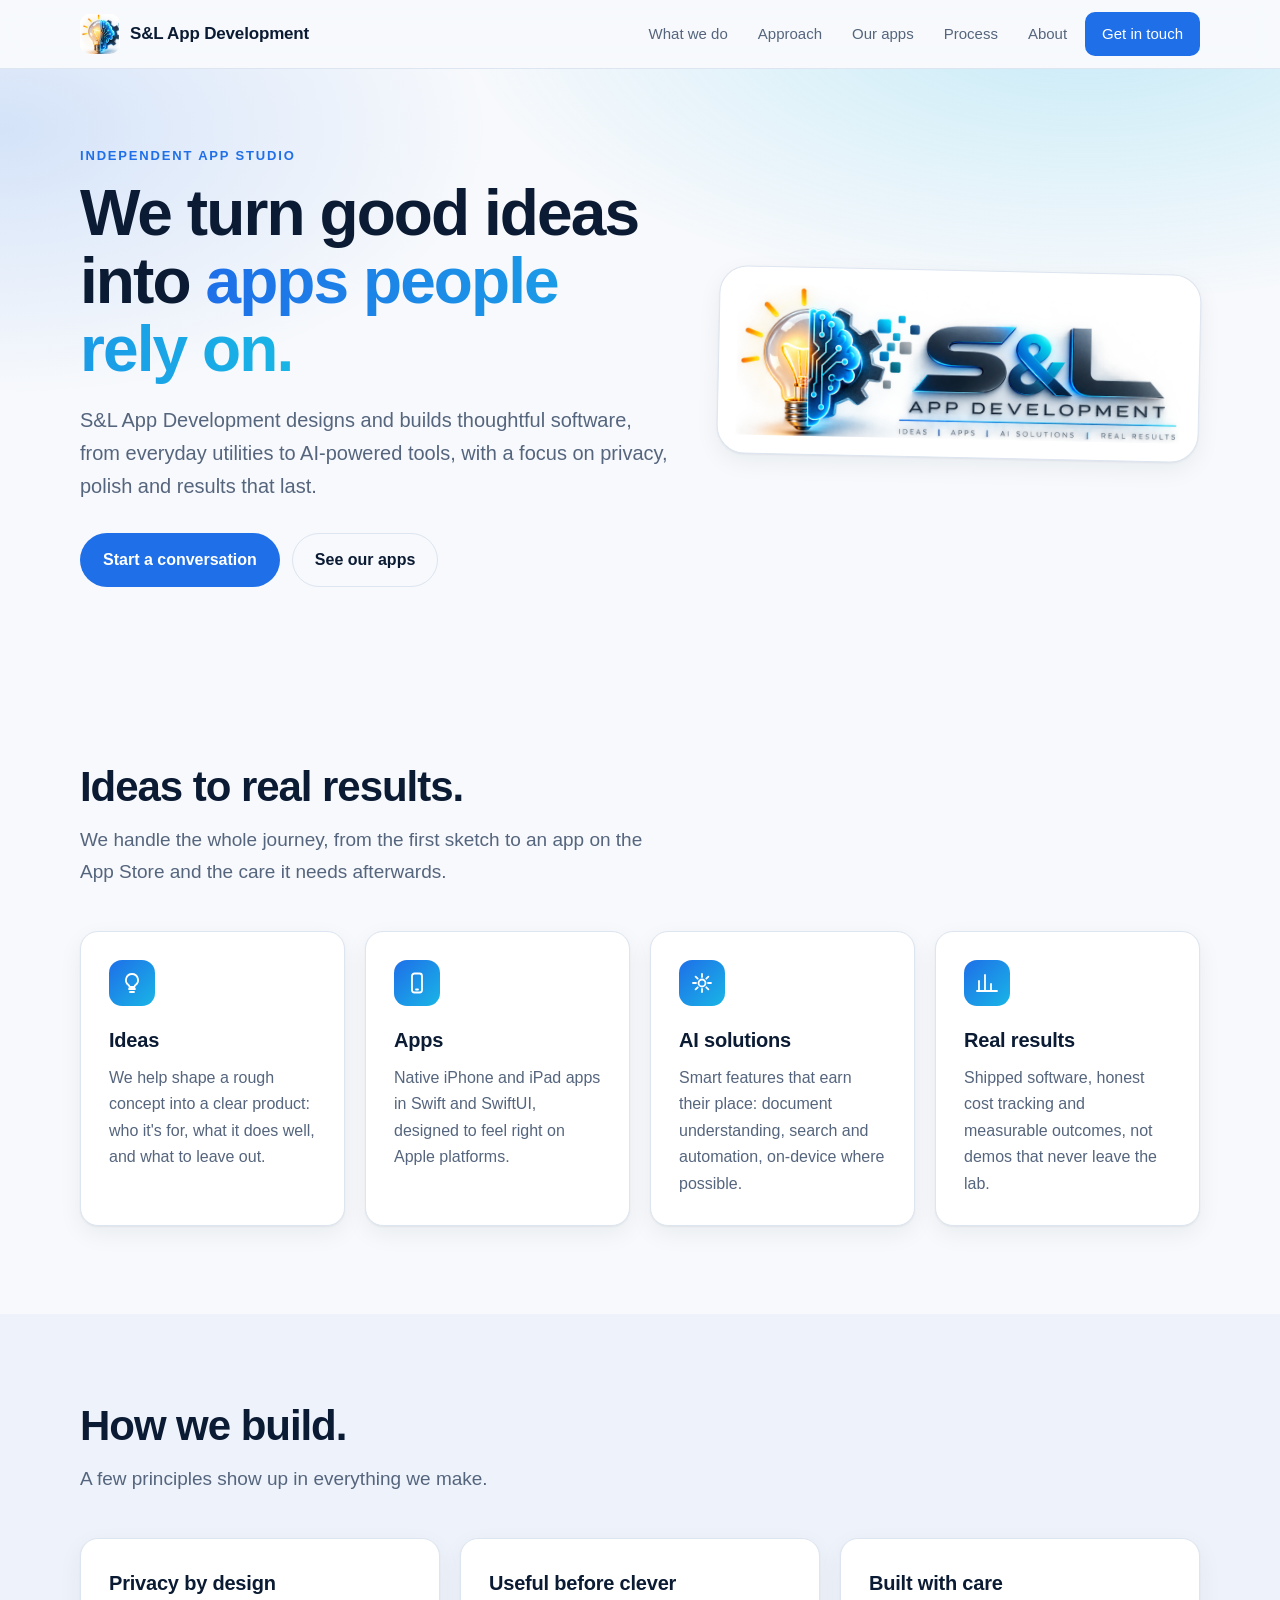
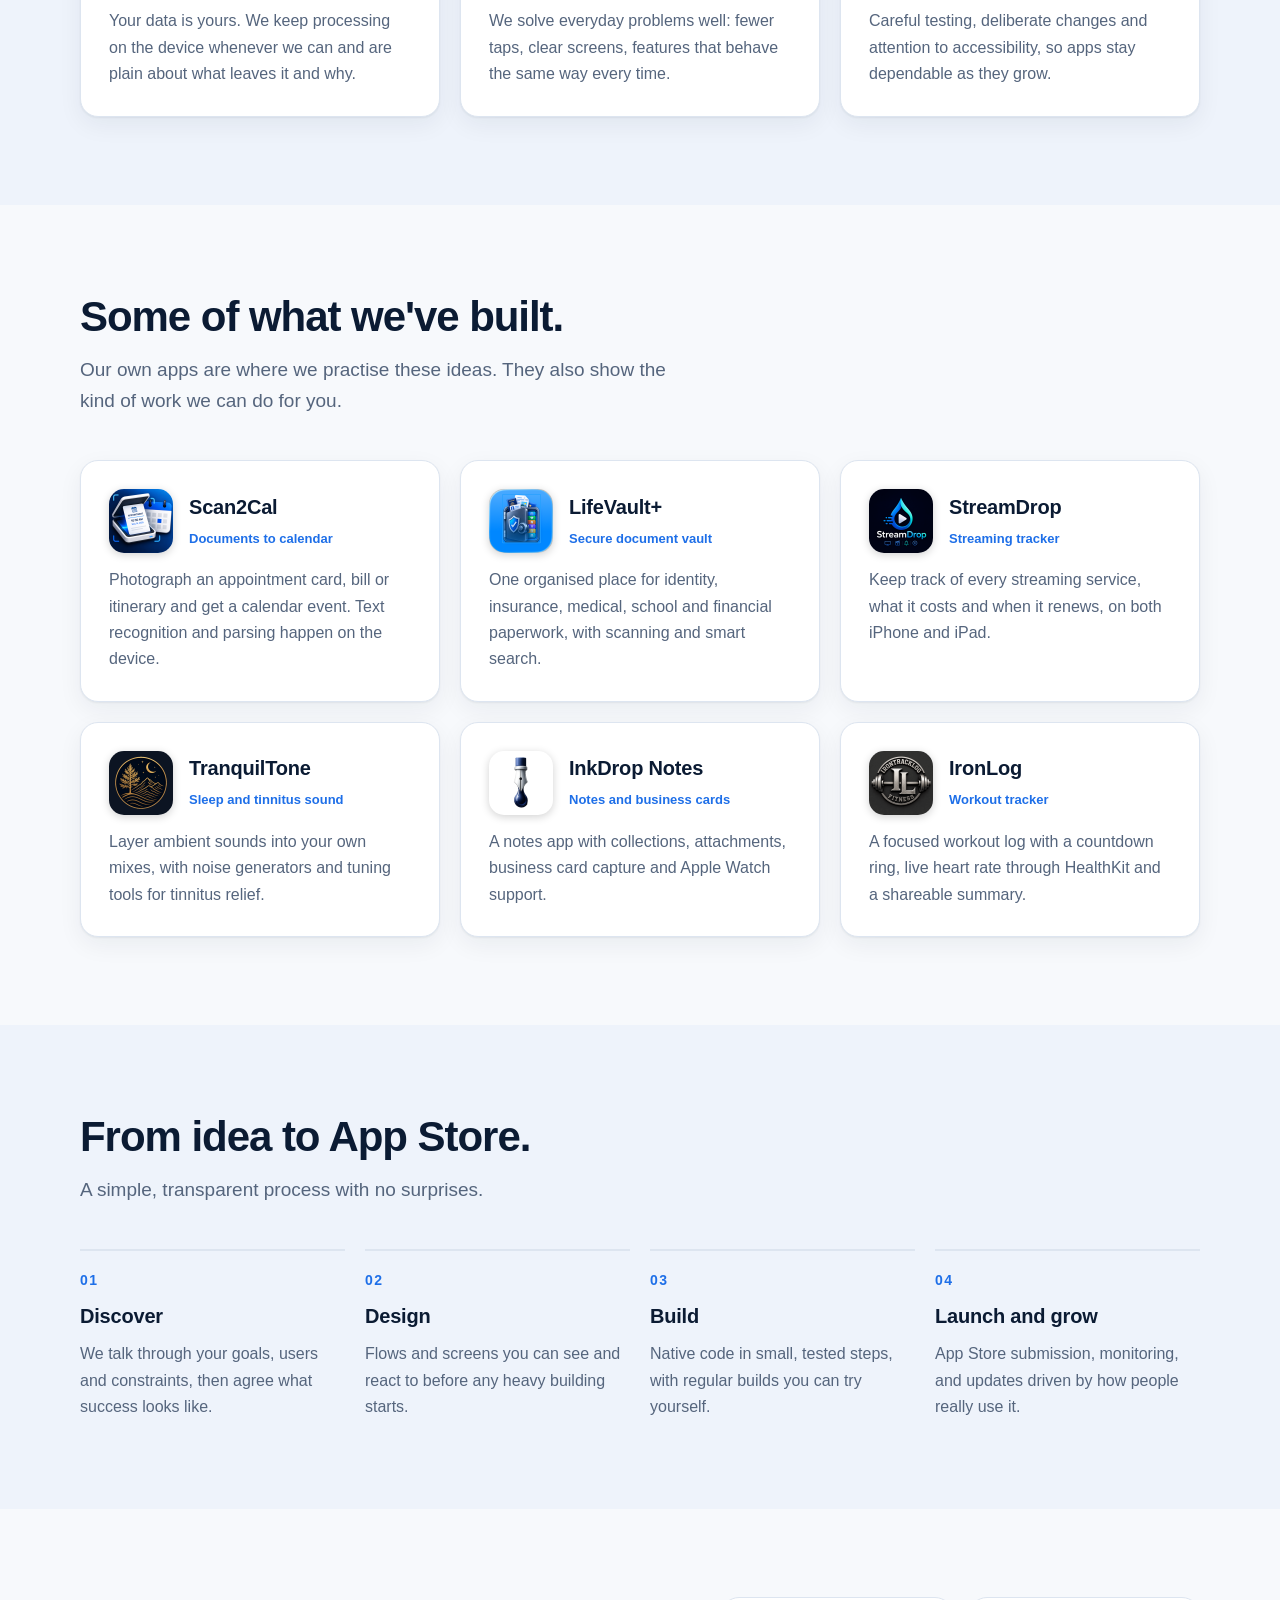
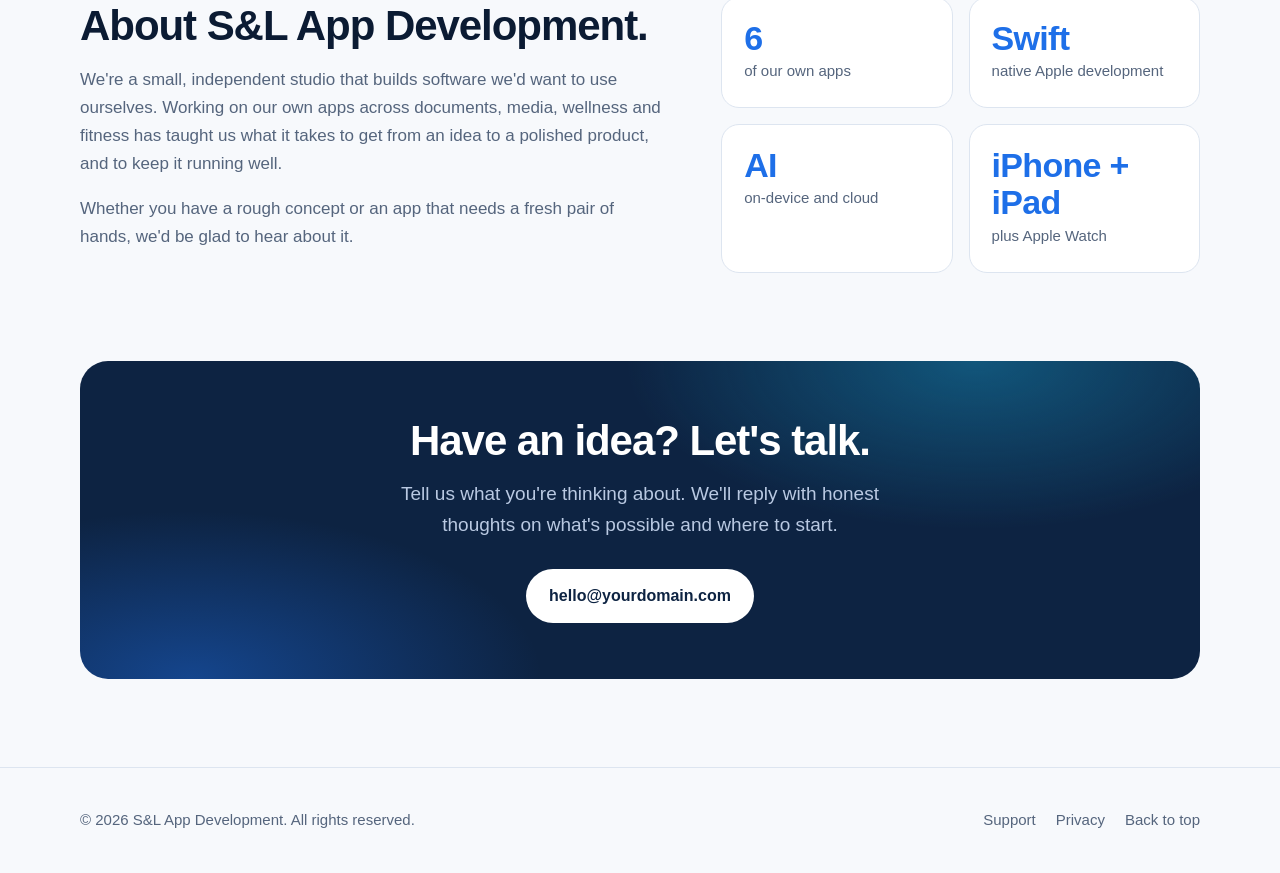
==== index.html @ 6a9913ff "Initial S&L App Development website Co-Authored-By: Claude Sonnet 5.5 <noreply@anthropic.com>" ====
<!doctype html>
<html lang="en">
<head>
  <meta charset="utf-8">
  <meta name="viewport" content="width=device-width, initial-scale=1">
  <title>S&amp;L App Development | Ideas, Apps, AI Solutions, Real Results</title>
  <meta name="description" content="S&amp;L App Development designs and builds thoughtful, privacy-minded apps and AI-powered tools for iPhone, iPad and beyond.">
  <meta name="theme-color" content="#1e6fe8">
  <link rel="icon" type="image/png" href="assets/favicon.png">
  <link rel="apple-touch-icon" href="assets/favicon.png">
  <meta property="og:title" content="S&amp;L App Development">
  <meta property="og:description" content="Ideas, apps, AI solutions, real results.">
  <meta property="og:type" content="website">
  <meta property="og:image" content="assets/logo.png">
  <link rel="stylesheet" href="styles.css">
</head>
<body>
  <a class="skip" href="#main">Skip to content</a>

  <header class="site-header">
    <div class="wrap nav">
      <a class="brand" href="#top" aria-label="S&amp;L App Development home">
        <img src="assets/favicon.png" alt="" width="40" height="40">
        <span>S&amp;L App Development</span>
      </a>
      <button class="menu-btn" aria-label="Menu" aria-expanded="false" aria-controls="nav-list">
        <svg width="20" height="20" viewBox="0 0 24 24" fill="none" stroke="currentColor" stroke-width="2" stroke-linecap="round"><path d="M4 7h16M4 12h16M4 17h16"/></svg>
      </button>
      <ul id="nav-list">
        <li><a href="#what-we-do">What we do</a></li>
        <li><a href="#approach">Approach</a></li>
        <li><a href="#apps">Our apps</a></li>
        <li><a href="#process">Process</a></li>
        <li><a href="#about">About</a></li>
        <li><a class="btn" href="#contact">Get in touch</a></li>
      </ul>
    </div>
  </header>

  <main id="main">
    <section class="hero" id="top">
      <div class="wrap hero-grid">
        <div>
          <span class="eyebrow">Independent app studio</span>
          <h1>We turn good ideas into <em>apps people rely on.</em></h1>
          <p class="lead">S&amp;L App Development designs and builds thoughtful software, from everyday utilities to AI-powered tools, with a focus on privacy, polish and results that last.</p>
          <div class="cta">
            <a class="btn" href="#contact">Start a conversation</a>
            <a class="btn ghost" href="#apps">See our apps</a>
          </div>
        </div>
        <div class="plate">
          <img src="assets/logo.png" alt="S&amp;L App Development logo: a lightbulb merging with a circuit brain and gear. Ideas, apps, AI solutions, real results." width="1000" height="337">
        </div>
      </div>
    </section>

    <section id="what-we-do">
      <div class="wrap">
        <div class="sec-head reveal">
          <h2>Ideas to real results.</h2>
          <p>We handle the whole journey, from the first sketch to an app on the App Store and the care it needs afterwards.</p>
        </div>
        <div class="grid g4">
          <article class="card reveal">
            <div class="icon" aria-hidden="true"><svg viewBox="0 0 24 24"><path d="M9 18h6M10 21h4M12 3a6 6 0 0 0-3.5 10.9c.6.5 1 1.2 1 2.1h5c0-.9.4-1.6 1-2.1A6 6 0 0 0 12 3z"/></svg></div>
            <h3>Ideas</h3>
            <p>We help shape a rough concept into a clear product: who it's for, what it does well, and what to leave out.</p>
          </article>
          <article class="card reveal">
            <div class="icon" aria-hidden="true"><svg viewBox="0 0 24 24"><rect x="7" y="2.5" width="10" height="19" rx="2.5"/><path d="M11 18.5h2"/></svg></div>
            <h3>Apps</h3>
            <p>Native iPhone and iPad apps in Swift and SwiftUI, designed to feel right on Apple platforms.</p>
          </article>
          <article class="card reveal">
            <div class="icon" aria-hidden="true"><svg viewBox="0 0 24 24"><path d="M12 3v3M12 18v3M3 12h3M18 12h3M5.6 5.6l2.1 2.1M16.3 16.3l2.1 2.1M18.4 5.6l-2.1 2.1M7.7 16.3l-2.1 2.1"/><circle cx="12" cy="12" r="3.5"/></svg></div>
            <h3>AI solutions</h3>
            <p>Smart features that earn their place: document understanding, search and automation, on-device where possible.</p>
          </article>
          <article class="card reveal">
            <div class="icon" aria-hidden="true"><svg viewBox="0 0 24 24"><path d="M4 20V10M10 20V4M16 20v-7M22 20H2"/></svg></div>
            <h3>Real results</h3>
            <p>Shipped software, honest cost tracking and measurable outcomes, not demos that never leave the lab.</p>
          </article>
        </div>
      </div>
    </section>

    <section class="alt" id="approach">
      <div class="wrap">
        <div class="sec-head reveal">
          <h2>How we build.</h2>
          <p>A few principles show up in everything we make.</p>
        </div>
        <div class="grid g3">
          <article class="card reveal">
            <h3>Privacy by design</h3>
            <p>Your data is yours. We keep processing on the device whenever we can and are plain about what leaves it and why.</p>
          </article>
          <article class="card reveal">
            <h3>Useful before clever</h3>
            <p>We solve everyday problems well: fewer taps, clear screens, features that behave the same way every time.</p>
          </article>
          <article class="card reveal">
            <h3>Built with care</h3>
            <p>Careful testing, deliberate changes and attention to accessibility, so apps stay dependable as they grow.</p>
          </article>
        </div>
      </div>
    </section>

    <section id="apps">
      <div class="wrap">
        <div class="sec-head reveal">
          <h2>Some of what we've built.</h2>
          <p>Our own apps are where we practise these ideas. They also show the kind of work we can do for you.</p>
        </div>
        <div class="grid g3">
          <article class="card app reveal">
            <div class="app-top"><img src="assets/apps/scan2cal.png" alt="" width="64" height="64"><div><h3>Scan2Cal</h3><span class="tag">Documents to calendar</span></div></div>
            <p>Photograph an appointment card, bill or itinerary and get a calendar event. Text recognition and parsing happen on the device.</p>
          </article>
          <article class="card app reveal">
            <div class="app-top"><img src="assets/apps/lifevault.png" alt="" width="64" height="64"><div><h3>LifeVault+</h3><span class="tag">Secure document vault</span></div></div>
            <p>One organised place for identity, insurance, medical, school and financial paperwork, with scanning and smart search.</p>
          </article>
          <article class="card app reveal">
            <div class="app-top"><img src="assets/apps/streamdrop.png" alt="" width="64" height="64"><div><h3>StreamDrop</h3><span class="tag">Streaming tracker</span></div></div>
            <p>Keep track of every streaming service, what it costs and when it renews, on both iPhone and iPad.</p>
          </article>
          <article class="card app reveal">
            <div class="app-top"><img src="assets/apps/tranquiltone.png" alt="" width="64" height="64"><div><h3>TranquilTone</h3><span class="tag">Sleep and tinnitus sound</span></div></div>
            <p>Layer ambient sounds into your own mixes, with noise generators and tuning tools for tinnitus relief.</p>
          </article>
          <article class="card app reveal">
            <div class="app-top"><img src="assets/apps/inkdrop.png" alt="" width="64" height="64"><div><h3>InkDrop Notes</h3><span class="tag">Notes and business cards</span></div></div>
            <p>A notes app with collections, attachments, business card capture and Apple Watch support.</p>
          </article>
          <article class="card app reveal">
            <div class="app-top"><img src="assets/apps/ironlog.png" alt="" width="64" height="64"><div><h3>IronLog</h3><span class="tag">Workout tracker</span></div></div>
            <p>A focused workout log with a countdown ring, live heart rate through HealthKit and a shareable summary.</p>
          </article>
        </div>
      </div>
    </section>

    <section class="alt" id="process">
      <div class="wrap">
        <div class="sec-head reveal">
          <h2>From idea to App Store.</h2>
          <p>A simple, transparent process with no surprises.</p>
        </div>
        <div class="steps">
          <div class="step reveal"><h3>Discover</h3><p>We talk through your goals, users and constraints, then agree what success looks like.</p></div>
          <div class="step reveal"><h3>Design</h3><p>Flows and screens you can see and react to before any heavy building starts.</p></div>
          <div class="step reveal"><h3>Build</h3><p>Native code in small, tested steps, with regular builds you can try yourself.</p></div>
          <div class="step reveal"><h3>Launch and grow</h3><p>App Store submission, monitoring, and updates driven by how people really use it.</p></div>
        </div>
      </div>
    </section>

    <section id="about">
      <div class="wrap about">
        <div class="reveal">
          <h2>About S&amp;L App Development.</h2>
          <p>We're a small, independent studio that builds software we'd want to use ourselves. Working on our own apps across documents, media, wellness and fitness has taught us what it takes to get from an idea to a polished product, and to keep it running well.</p>
          <p>Whether you have a rough concept or an app that needs a fresh pair of hands, we'd be glad to hear about it.</p>
        </div>
        <div class="stats reveal">
          <div class="stat"><b>6</b><span>of our own apps</span></div>
          <div class="stat"><b>Swift</b><span>native Apple development</span></div>
          <div class="stat"><b>AI</b><span>on-device and cloud</span></div>
          <div class="stat"><b>iPhone + iPad</b><span>plus Apple Watch</span></div>
        </div>
      </div>
    </section>

    <section id="contact" style="padding-top:0">
      <div class="wrap">
        <div class="contact-band reveal">
          <h2>Have an idea? Let's talk.</h2>
          <p>Tell us what you're thinking about. We'll reply with honest thoughts on what's possible and where to start.</p>
          <!-- TODO: replace with your real company email address -->
          <a class="btn" href="mailto:hello@yourdomain.com">hello@yourdomain.com</a>
        </div>
      </div>
    </section>
  </main>

  <footer class="site-footer">
    <div class="wrap foot">
      <span>&copy; <span id="year">2026</span> S&amp;L App Development. All rights reserved.</span>
      <ul>
        <li><a href="support.html">Support</a></li>
        <li><a href="privacy.html">Privacy</a></li>
        <li><a href="#top">Back to top</a></li>
      </ul>
    </div>
  </footer>

  <script src="script.js"></script>
</body>
</html>
---- styles.css ----
:root {
  --bg: #f7f9fc;
  --surface: #ffffff;
  --surface-2: #eef3fb;
  --text: #0b1b33;
  --muted: #55657d;
  --line: #dde5f0;
  --accent: #1e6fe8;
  --accent-2: #19b5e6;
  --accent-ink: #ffffff;
  --navy: #0d2342;
  --radius: 18px;
  --shadow: 0 1px 2px rgba(11, 27, 51, .06), 0 8px 24px rgba(11, 27, 51, .06);
  --max: 1120px;
  color-scheme: light;
}

@media (prefers-color-scheme: dark) {
  :root {
    --bg: #07111f;
    --surface: #0e1c31;
    --surface-2: #11243d;
    --text: #e8eef8;
    --muted: #9db0c9;
    --line: #1b2f4b;
    --accent: #4d94ff;
    --accent-2: #36c8f2;
    --accent-ink: #05101f;
    --shadow: 0 1px 2px rgba(0, 0, 0, .4), 0 8px 24px rgba(0, 0, 0, .35);
    color-scheme: dark;
  }
}

* { box-sizing: border-box; }
html { scroll-behavior: smooth; }
body {
  margin: 0;
  background: var(--bg);
  color: var(--text);
  font: 17px/1.65 -apple-system, BlinkMacSystemFont, "SF Pro Text", "Segoe UI", Inter, Roboto, Helvetica, Arial, sans-serif;
  -webkit-font-smoothing: antialiased;
}
img { max-width: 100%; display: block; }
a { color: var(--accent); text-decoration: none; }
a:hover { text-decoration: underline; }
.wrap { width: min(var(--max), 100% - 40px); margin-inline: auto; }
.skip { position: absolute; left: -999px; }
.skip:focus { left: 12px; top: 12px; background: var(--surface); padding: 8px 12px; border-radius: 8px; z-index: 99; }
:focus-visible { outline: 3px solid var(--accent); outline-offset: 3px; border-radius: 6px; }

/* Header */
.site-header {
  position: sticky; top: 0; z-index: 50;
  background: color-mix(in srgb, var(--bg) 85%, transparent);
  backdrop-filter: saturate(160%) blur(14px);
  -webkit-backdrop-filter: saturate(160%) blur(14px);
  border-bottom: 1px solid var(--line);
}
.nav { display: flex; align-items: center; justify-content: space-between; height: 68px; gap: 16px; }
.brand { display: flex; align-items: center; gap: 10px; color: var(--text); font-weight: 700; letter-spacing: -.01em; }
.brand:hover { text-decoration: none; }
.brand img { width: 40px; height: 40px; object-fit: cover; object-position: left; border-radius: 10px; background: #fff; }
.nav ul { display: flex; gap: 6px; list-style: none; margin: 0; padding: 0; align-items: center; }
.nav ul a { color: var(--muted); padding: 8px 12px; border-radius: 10px; font-size: 15px; font-weight: 500; }
.nav ul a:hover { color: var(--text); background: var(--surface-2); text-decoration: none; }
.nav .btn { padding: 9px 16px; font-size: 15px; }
.menu-btn { display: none; background: none; border: 1px solid var(--line); border-radius: 10px; width: 42px; height: 42px; color: var(--text); cursor: pointer; }

/* Buttons */
.btn {
  display: inline-flex; align-items: center; justify-content: center; gap: 8px;
  padding: 13px 22px; border-radius: 999px; font-weight: 600; font-size: 16px;
  background: var(--accent); color: var(--accent-ink); border: 1px solid transparent;
  transition: transform .15s ease, filter .15s ease;
}
.btn:hover { text-decoration: none; filter: brightness(1.08); transform: translateY(-1px); }
.btn.ghost { background: transparent; color: var(--text); border-color: var(--line); }
.btn.ghost:hover { background: var(--surface-2); filter: none; }
.nav ul .btn { color: var(--accent-ink); }
.nav ul .btn:hover { background: var(--accent); color: var(--accent-ink); }

/* Hero */
.hero {
  position: relative; overflow: hidden;
  padding: 72px 0 88px;
  background:
    radial-gradient(900px 420px at 85% -10%, color-mix(in srgb, var(--accent-2) 22%, transparent), transparent 70%),
    radial-gradient(700px 380px at 0% 10%, color-mix(in srgb, var(--accent) 16%, transparent), transparent 70%);
}
.hero-grid { display: grid; grid-template-columns: 1.1fr .9fr; gap: 48px; align-items: center; }
.eyebrow { display: inline-block; font-size: 13px; font-weight: 700; letter-spacing: .14em; text-transform: uppercase; color: var(--accent); margin-bottom: 14px; }
h1 { font-size: clamp(38px, 5.4vw, 64px); line-height: 1.06; letter-spacing: -.03em; margin: 0 0 20px; }
h1 em { font-style: normal; background: linear-gradient(90deg, var(--accent), var(--accent-2)); -webkit-background-clip: text; background-clip: text; color: transparent; }
.lead { font-size: 20px; color: var(--muted); max-width: 56ch; margin: 0 0 30px; }
.cta { display: flex; flex-wrap: wrap; gap: 12px; }
.plate {
  background: #fff; border-radius: 28px; padding: 18px;
  box-shadow: var(--shadow); border: 1px solid var(--line);
}
.hero .plate { transform: rotate(1.2deg); }
.plate img { width: 100%; height: auto; }

/* Sections */
section { padding: 88px 0; }
section.alt { background: var(--surface-2); }
.sec-head { max-width: 62ch; margin-bottom: 44px; }
h2 { font-size: clamp(30px, 3.6vw, 42px); line-height: 1.12; letter-spacing: -.025em; margin: 0 0 14px; }
.sec-head p { color: var(--muted); font-size: 19px; margin: 0; }
h3 { font-size: 20px; letter-spacing: -.01em; margin: 0 0 8px; }

.grid { display: grid; gap: 20px; }
.g4 { grid-template-columns: repeat(4, 1fr); }
.g3 { grid-template-columns: repeat(3, 1fr); }
.g2 { grid-template-columns: repeat(2, 1fr); }
.card {
  background: var(--surface); border: 1px solid var(--line); border-radius: var(--radius);
  padding: 28px; box-shadow: var(--shadow);
}
.card p { margin: 0; color: var(--muted); font-size: 16px; }
.icon {
  width: 46px; height: 46px; border-radius: 13px; display: grid; place-items: center; margin-bottom: 18px;
  background: linear-gradient(135deg, var(--accent), var(--accent-2)); color: #fff;
}
.icon svg { width: 24px; height: 24px; stroke: currentColor; fill: none; stroke-width: 1.8; stroke-linecap: round; stroke-linejoin: round; }

/* Apps */
.app { display: flex; flex-direction: column; gap: 14px; }
.app-top { display: flex; align-items: center; gap: 16px; }
.app-top img { width: 64px; height: 64px; border-radius: 15px; box-shadow: 0 2px 8px rgba(0, 0, 0, .18); }
.app-top h3 { margin: 0; }
.tag { font-size: 13px; color: var(--accent); font-weight: 600; }
.apps-note { margin-top: 28px; color: var(--muted); font-size: 15px; }

/* Process */
.steps { counter-reset: s; display: grid; grid-template-columns: repeat(4, 1fr); gap: 20px; }
.step { position: relative; padding-top: 18px; border-top: 2px solid var(--line); }
.step::before {
  counter-increment: s; content: "0" counter(s);
  display: block; font-weight: 700; color: var(--accent); font-size: 14px; letter-spacing: .1em; margin-bottom: 8px;
}
.step p { margin: 0; color: var(--muted); font-size: 16px; }

/* About / CTA */
.about { display: grid; grid-template-columns: 1.1fr .9fr; gap: 56px; align-items: center; }
.about p { color: var(--muted); }
.stats { display: grid; grid-template-columns: repeat(2, 1fr); gap: 16px; }
.stat { background: var(--surface); border: 1px solid var(--line); border-radius: var(--radius); padding: 22px; }
.stat b { display: block; font-size: 34px; letter-spacing: -.02em; color: var(--accent); line-height: 1.1; }
.stat span { color: var(--muted); font-size: 15px; }

.contact-band {
  background: var(--navy); color: #fff; border-radius: 28px; padding: 56px; text-align: center;
  background-image: radial-gradient(500px 240px at 80% 0%, rgba(25, 181, 230, .35), transparent 70%), radial-gradient(500px 240px at 10% 100%, rgba(30, 111, 232, .45), transparent 70%);
}
.contact-band h2 { color: #fff; }
.contact-band p { color: #b9c9e2; max-width: 52ch; margin: 0 auto 28px; font-size: 19px; }
.contact-band .btn { background: #fff; color: var(--navy); }

/* Footer */
.site-footer { border-top: 1px solid var(--line); padding: 40px 0; color: var(--muted); font-size: 15px; }
.foot { display: flex; flex-wrap: wrap; gap: 16px 32px; justify-content: space-between; align-items: center; }
.foot ul { display: flex; gap: 20px; list-style: none; padding: 0; margin: 0; }
.foot a { color: var(--muted); }
.foot a:hover { color: var(--text); }

/* Inner pages */
.page { padding: 64px 0 88px; max-width: 760px; }
.page h1 { font-size: clamp(32px, 4vw, 46px); }
.page h2 { font-size: 24px; margin-top: 36px; }
.page p, .page li { color: var(--muted); }
.page .note { background: var(--surface-2); border: 1px solid var(--line); border-radius: 14px; padding: 16px 20px; color: var(--text); }

/* Reveal animation */
.reveal { opacity: 0; transform: translateY(14px); transition: opacity .6s ease, transform .6s ease; }
.reveal.in { opacity: 1; transform: none; }
@media (prefers-reduced-motion: reduce) {
  html { scroll-behavior: auto; }
  .reveal { opacity: 1; transform: none; transition: none; }
  .btn { transition: none; }
}

/* Responsive */
@media (max-width: 960px) {
  .hero-grid, .about { grid-template-columns: 1fr; }
  .hero .plate { transform: none; max-width: 560px; }
  .g4, .steps { grid-template-columns: repeat(2, 1fr); }
  .g3 { grid-template-columns: repeat(2, 1fr); }
}
@media (max-width: 720px) {
  section { padding: 64px 0; }
  .hero { padding: 48px 0 64px; }
  .menu-btn { display: grid; place-items: center; }
  .nav ul {
    display: none; position: absolute; left: 0; right: 0; top: 68px;
    flex-direction: column; align-items: stretch; gap: 4px; padding: 14px 20px 20px;
    background: var(--bg); border-bottom: 1px solid var(--line);
  }
  .nav ul.open { display: flex; }
  .nav ul a { padding: 12px; }
  .g4, .g3, .g2, .steps { grid-template-columns: 1fr; }
  .contact-band { padding: 40px 22px; }
}
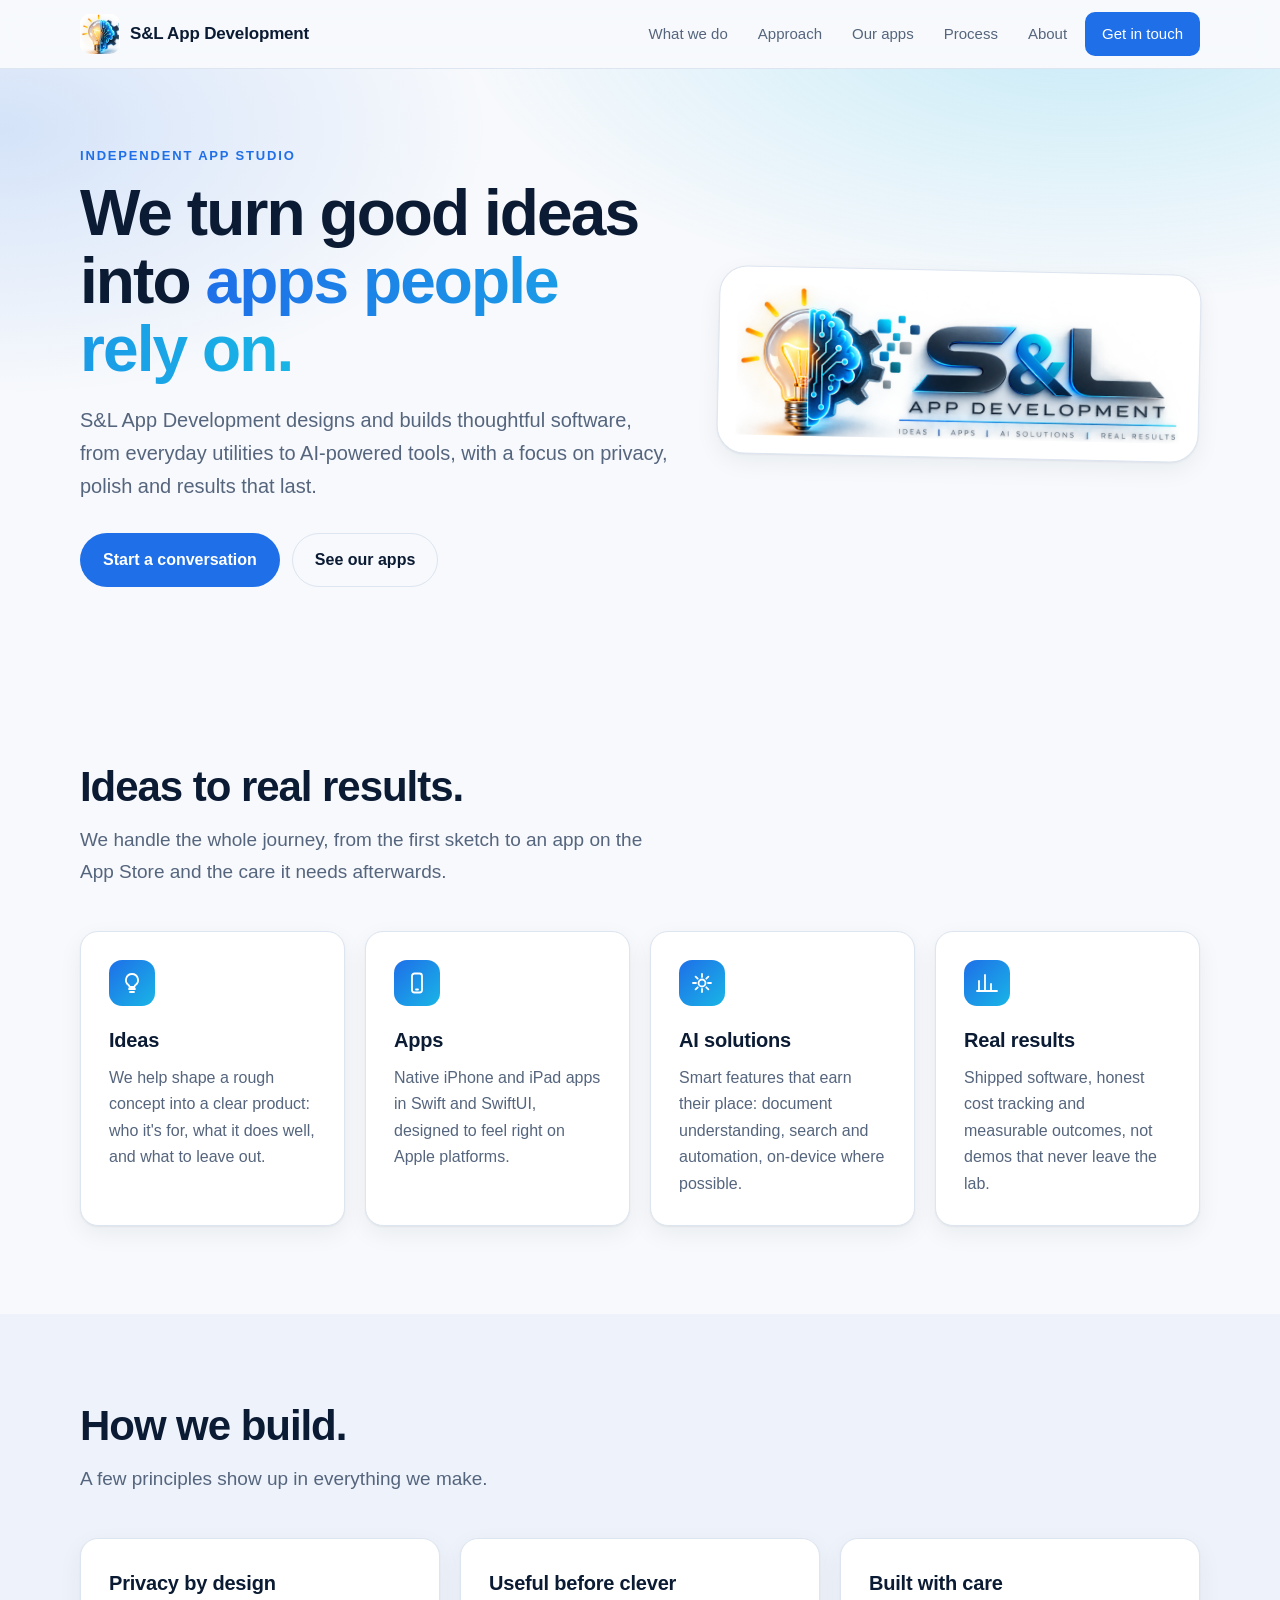
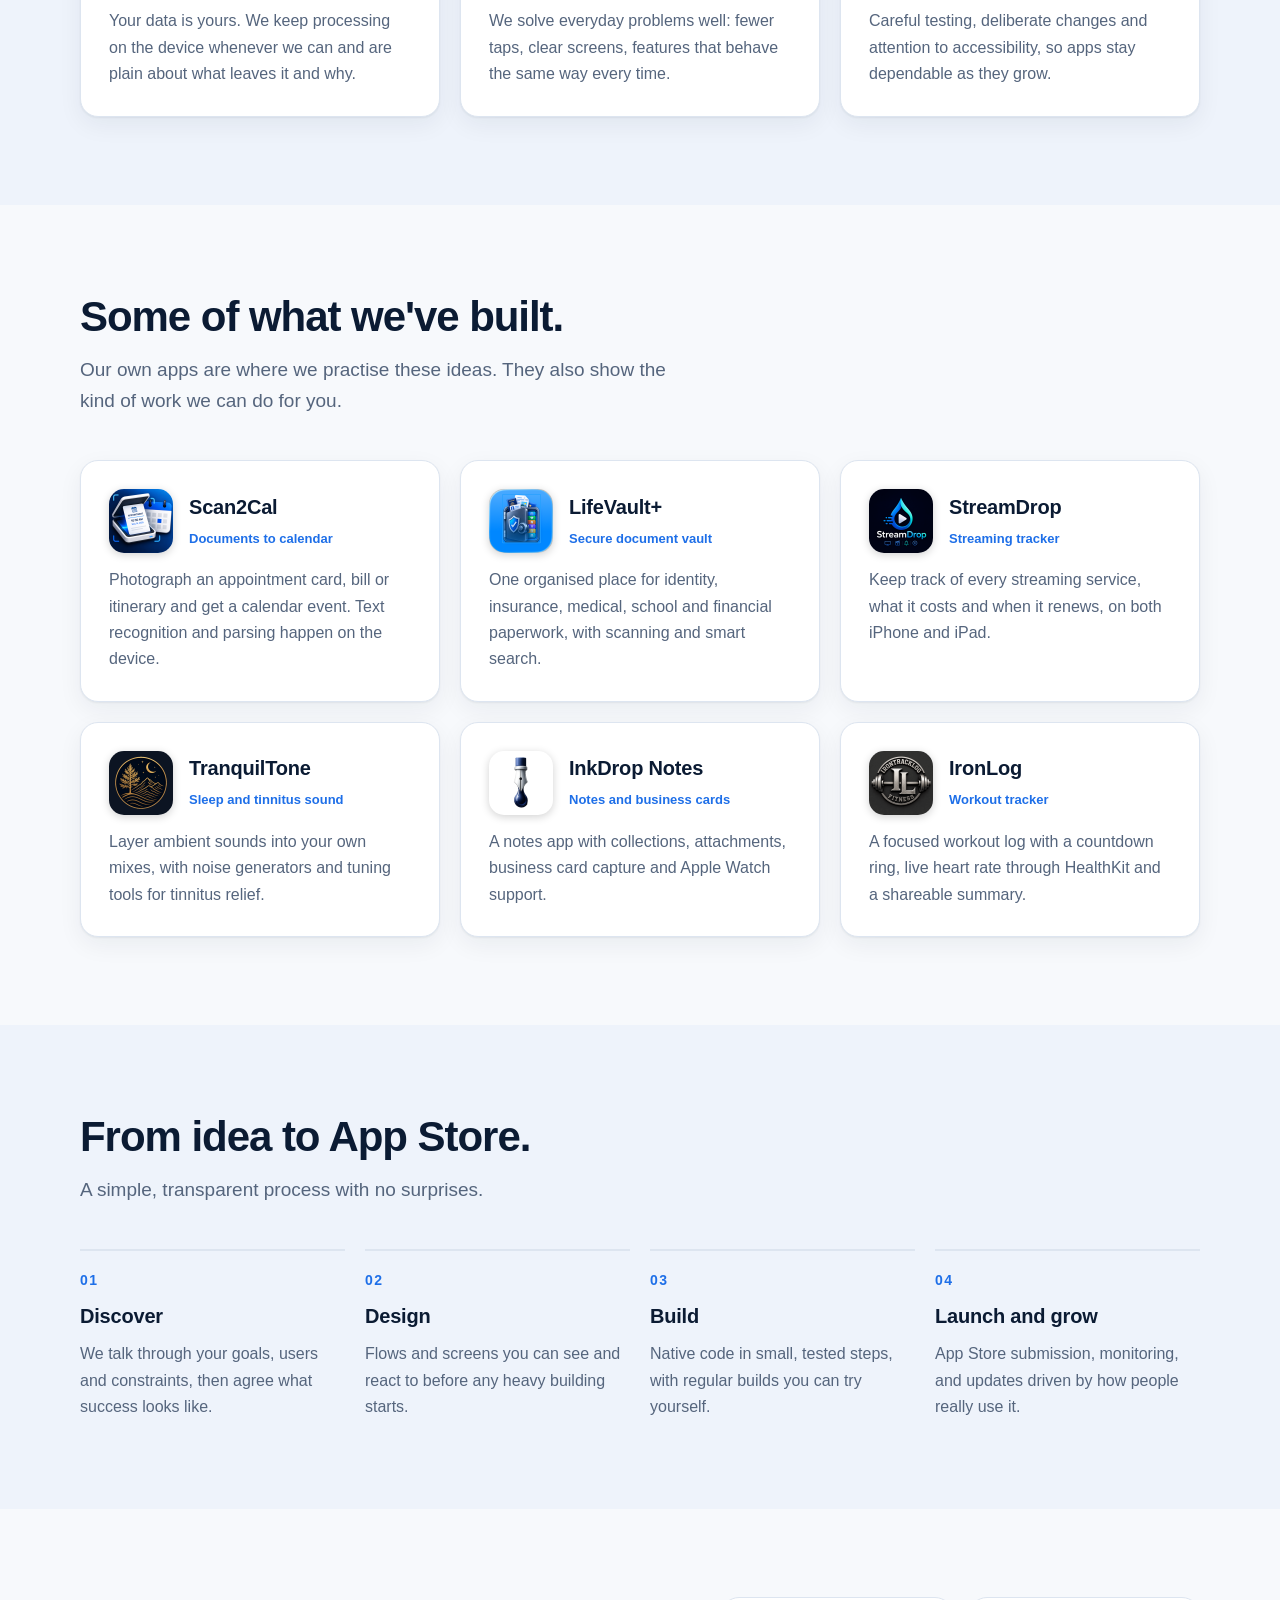
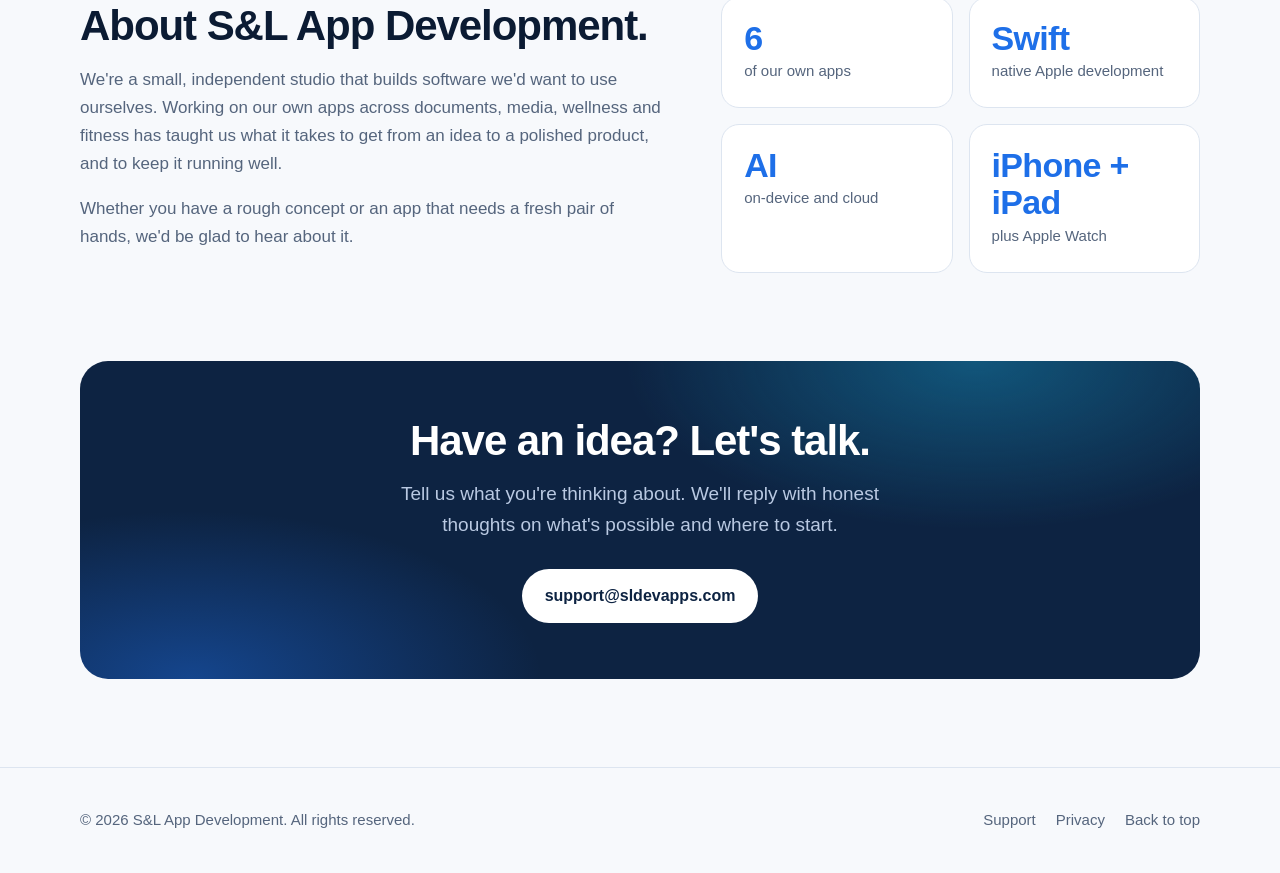
==== commit df692ff1: "Add real contact email and InkDrop Notes privacy policy" ====
--- a/index.html
+++ b/index.html
@@ -181,7 +181,7 @@
           <h2>Have an idea? Let's talk.</h2>
           <p>Tell us what you're thinking about. We'll reply with honest thoughts on what's possible and where to start.</p>
           <!-- TODO: replace with your real company email address -->
-          <a class="btn" href="mailto:hello@yourdomain.com">hello@yourdomain.com</a>
+          <a class="btn" href="mailto:support@sldevapps.com">support@sldevapps.com</a>
         </div>
       </div>
     </section>
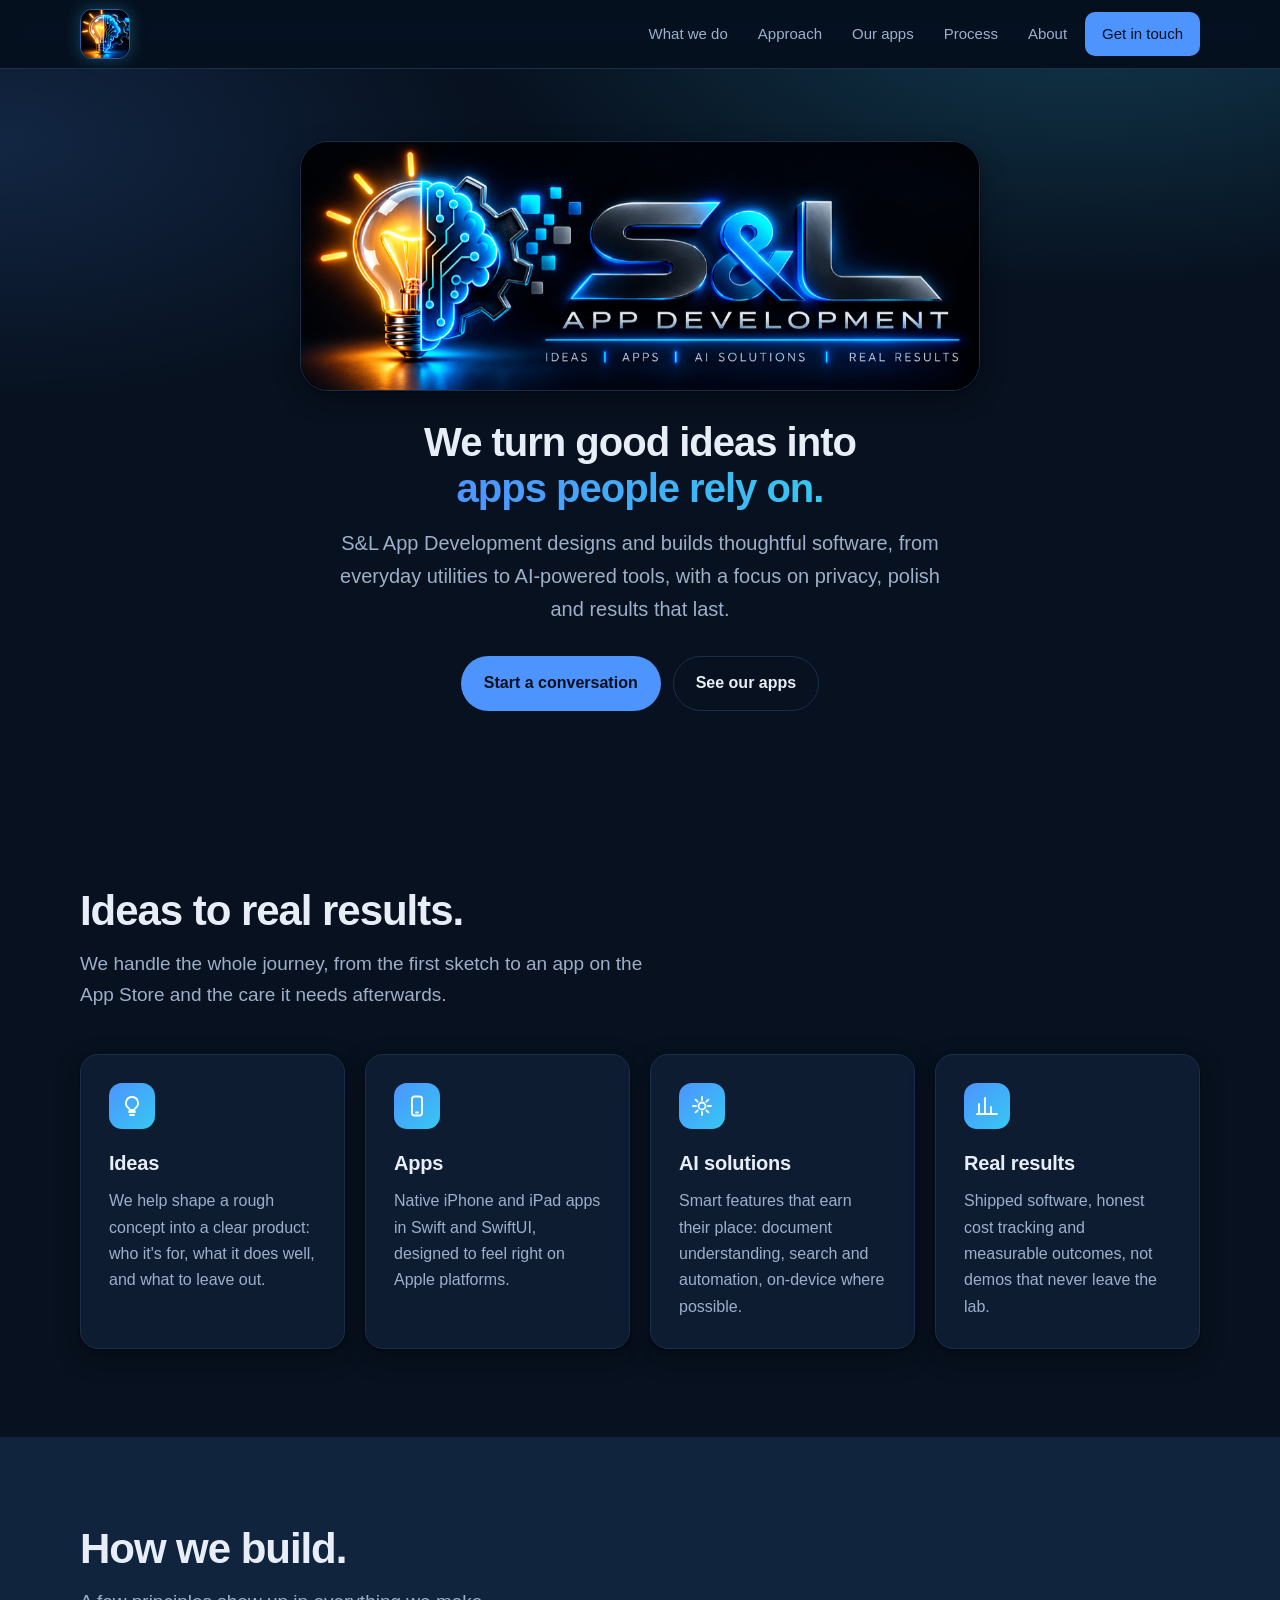
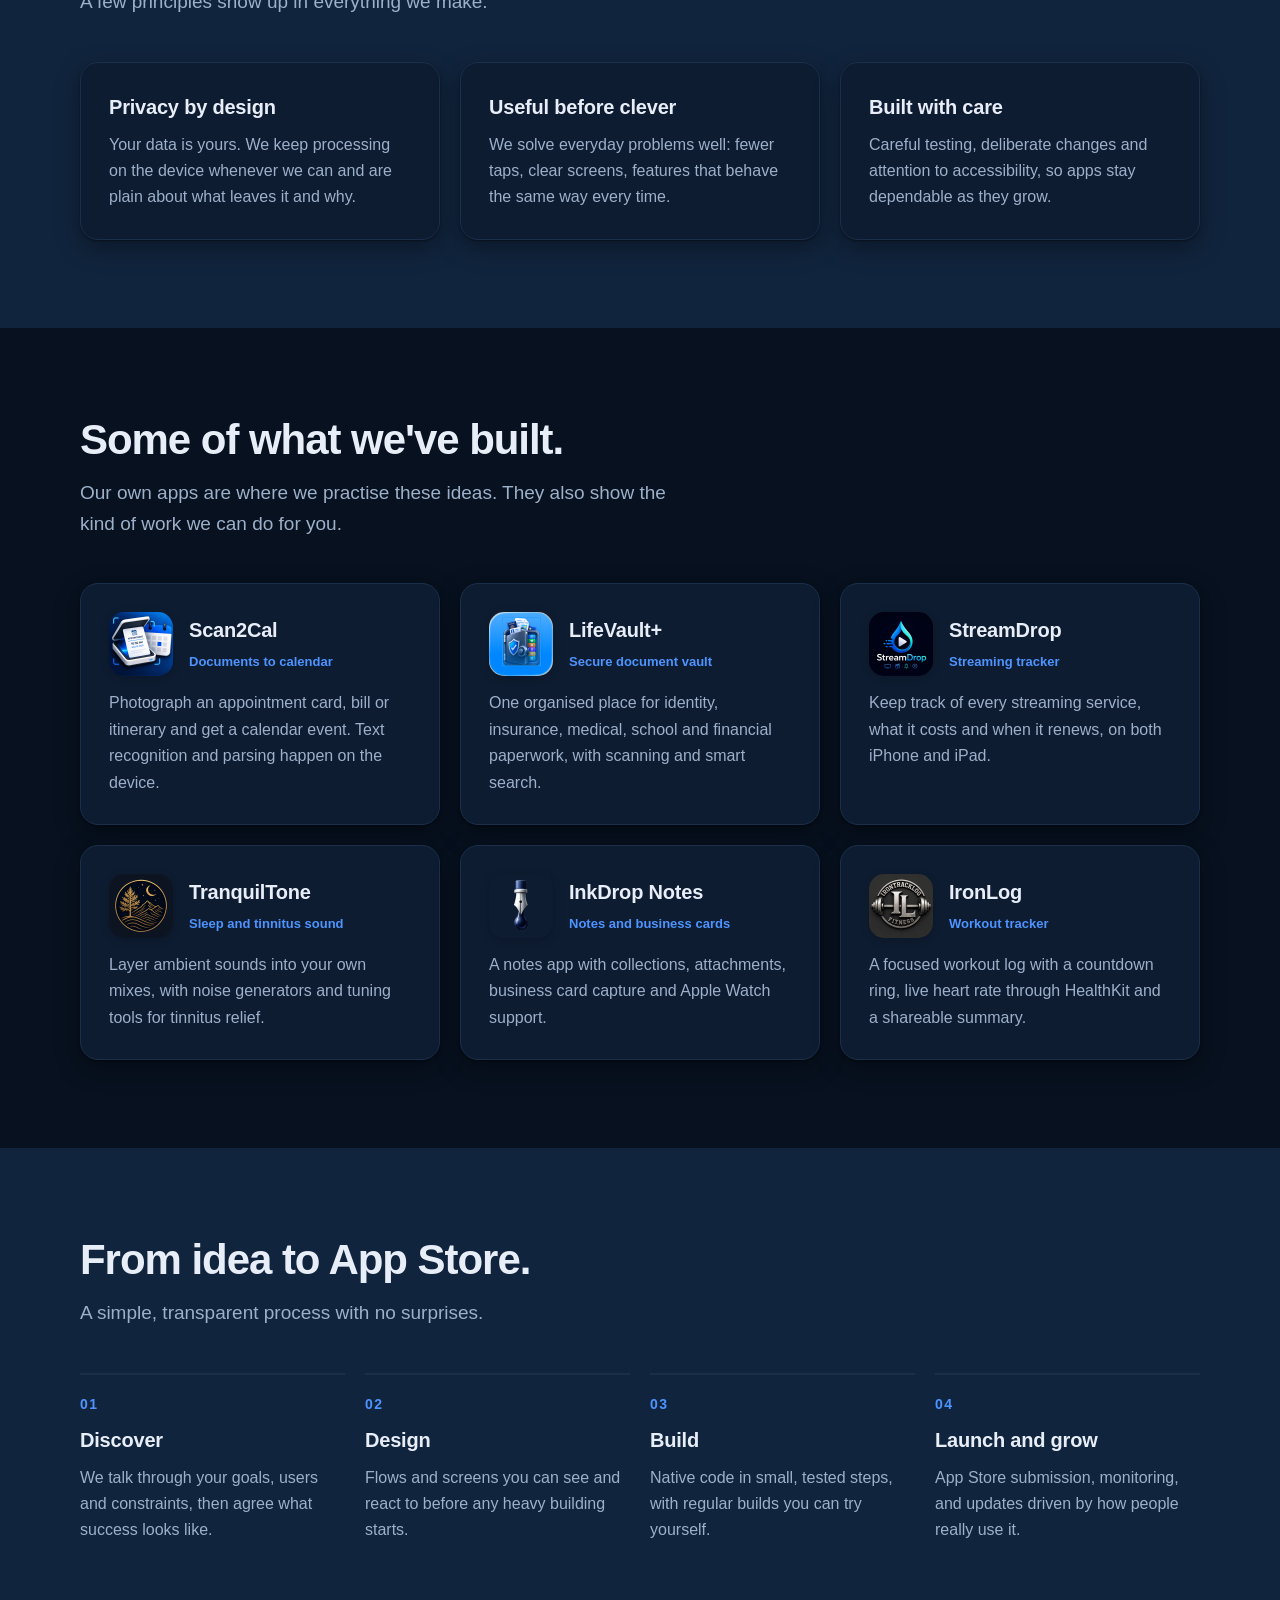
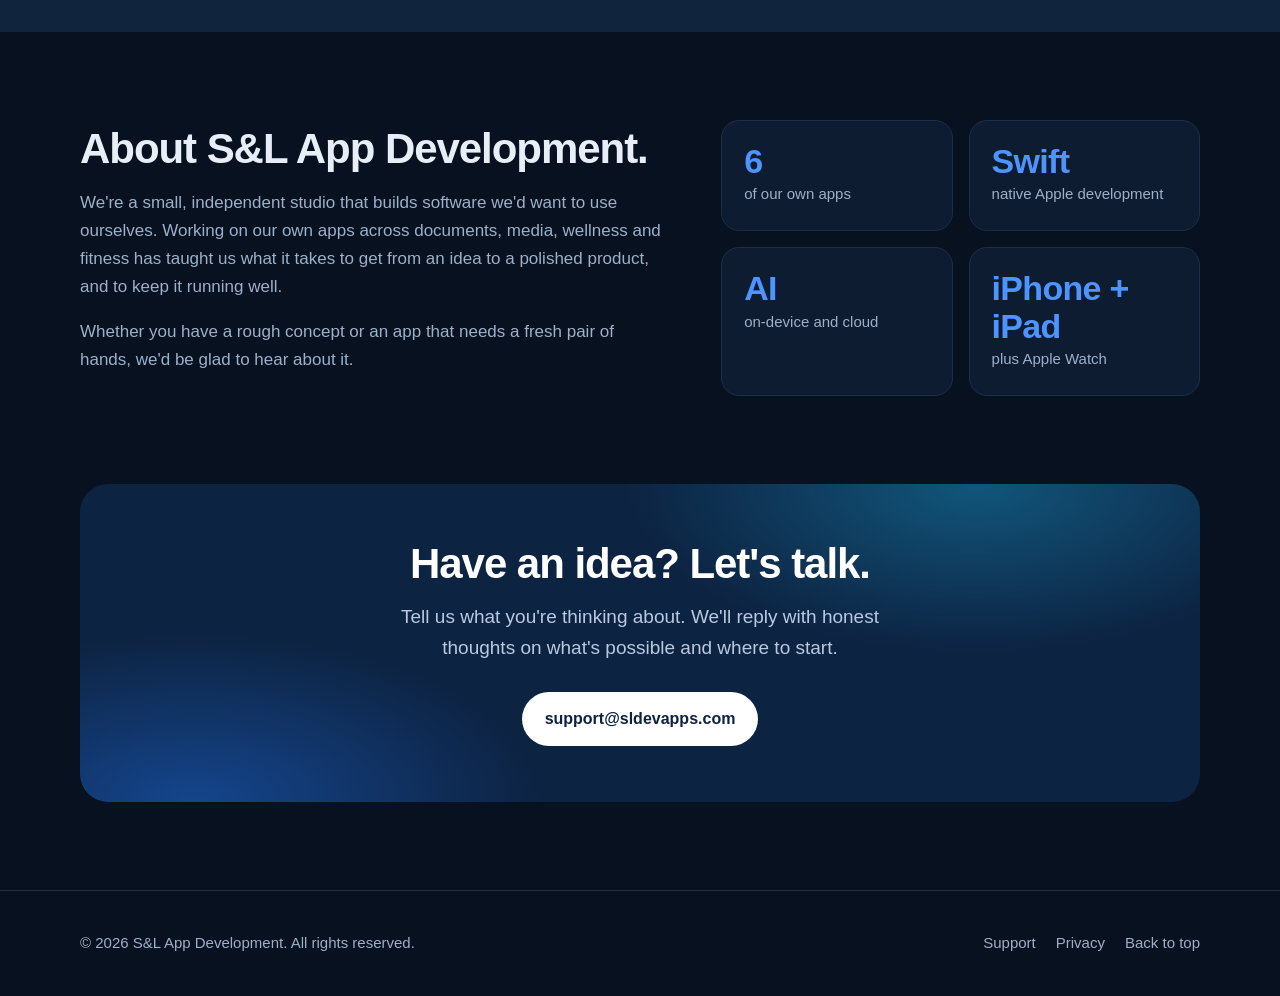
==== commit 5cc33614: "Dark theme, full logo hero, bulb icon in title bar Co-Authored-By: Claude Sonnet 5.5 <noreply@anthro" ====
--- a/index.html
+++ b/index.html
@@ -5,7 +5,7 @@
   <meta name="viewport" content="width=device-width, initial-scale=1">
   <title>S&amp;L App Development | Ideas, Apps, AI Solutions, Real Results</title>
   <meta name="description" content="S&amp;L App Development designs and builds thoughtful, privacy-minded apps and AI-powered tools for iPhone, iPad and beyond.">
-  <meta name="theme-color" content="#1e6fe8">
+  <meta name="theme-color" content="#07111f">
   <link rel="icon" type="image/png" href="assets/favicon.png">
   <link rel="apple-touch-icon" href="assets/favicon.png">
   <meta property="og:title" content="S&amp;L App Development">
@@ -20,8 +20,7 @@
   <header class="site-header">
     <div class="wrap nav">
       <a class="brand" href="#top" aria-label="S&amp;L App Development home">
-        <img src="assets/favicon.png" alt="" width="40" height="40">
-        <span>S&amp;L App Development</span>
+        <img class="brand-mark" src="assets/brand-mark.png" alt="" width="44" height="44">
       </a>
       <button class="menu-btn" aria-label="Menu" aria-expanded="false" aria-controls="nav-list">
         <svg width="20" height="20" viewBox="0 0 24 24" fill="none" stroke="currentColor" stroke-width="2" stroke-linecap="round"><path d="M4 7h16M4 12h16M4 17h16"/></svg>
@@ -39,18 +38,15 @@
 
   <main id="main">
     <section class="hero" id="top">
-      <div class="wrap hero-grid">
-        <div>
-          <span class="eyebrow">Independent app studio</span>
-          <h1>We turn good ideas into <em>apps people rely on.</em></h1>
-          <p class="lead">S&amp;L App Development designs and builds thoughtful software, from everyday utilities to AI-powered tools, with a focus on privacy, polish and results that last.</p>
-          <div class="cta">
-            <a class="btn" href="#contact">Start a conversation</a>
-            <a class="btn ghost" href="#apps">See our apps</a>
-          </div>
-        </div>
-        <div class="plate">
-          <img src="assets/logo.png" alt="S&amp;L App Development logo: a lightbulb merging with a circuit brain and gear. Ideas, apps, AI solutions, real results." width="1000" height="337">
+      <div class="wrap hero-center">
+        <h1 class="hero-title">
+          <span class="plate dark"><img src="assets/logo-dark.png" alt="S&amp;L App Development: ideas, apps, AI solutions, real results" width="1000" height="366"></span>
+        </h1>
+        <p class="hero-sub">We turn good ideas into <em>apps people rely on.</em></p>
+        <p class="lead">S&amp;L App Development designs and builds thoughtful software, from everyday utilities to AI-powered tools, with a focus on privacy, polish and results that last.</p>
+        <div class="cta">
+          <a class="btn" href="#contact">Start a conversation</a>
+          <a class="btn ghost" href="#apps">See our apps</a>
         </div>
       </div>
     </section>
--- a/styles.css
+++ b/styles.css
@@ -1,34 +1,18 @@
 :root {
-  --bg: #f7f9fc;
-  --surface: #ffffff;
-  --surface-2: #eef3fb;
-  --text: #0b1b33;
-  --muted: #55657d;
-  --line: #dde5f0;
-  --accent: #1e6fe8;
-  --accent-2: #19b5e6;
-  --accent-ink: #ffffff;
+  --bg: #07111f;
+  --surface: #0e1c31;
+  --surface-2: #11243d;
+  --text: #e8eef8;
+  --muted: #9db0c9;
+  --line: #1b2f4b;
+  --accent: #4d94ff;
+  --accent-2: #36c8f2;
+  --accent-ink: #05101f;
   --navy: #0d2342;
   --radius: 18px;
-  --shadow: 0 1px 2px rgba(11, 27, 51, .06), 0 8px 24px rgba(11, 27, 51, .06);
+  --shadow: 0 1px 2px rgba(0, 0, 0, .4), 0 8px 24px rgba(0, 0, 0, .35);
   --max: 1120px;
-  color-scheme: light;
-}
-
-@media (prefers-color-scheme: dark) {
-  :root {
-    --bg: #07111f;
-    --surface: #0e1c31;
-    --surface-2: #11243d;
-    --text: #e8eef8;
-    --muted: #9db0c9;
-    --line: #1b2f4b;
-    --accent: #4d94ff;
-    --accent-2: #36c8f2;
-    --accent-ink: #05101f;
-    --shadow: 0 1px 2px rgba(0, 0, 0, .4), 0 8px 24px rgba(0, 0, 0, .35);
-    color-scheme: dark;
-  }
+  color-scheme: dark;
 }
 
 * { box-sizing: border-box; }
@@ -60,6 +44,7 @@
 .brand { display: flex; align-items: center; gap: 10px; color: var(--text); font-weight: 700; letter-spacing: -.01em; }
 .brand:hover { text-decoration: none; }
 .brand img { width: 40px; height: 40px; object-fit: cover; object-position: left; border-radius: 10px; background: #fff; }
+.brand .brand-mark { width: 50px; height: 50px; object-fit: cover; object-position: center; border-radius: 12px; background: #04070d; border: 1px solid color-mix(in srgb, var(--accent) 45%, var(--line)); box-shadow: 0 0 16px color-mix(in srgb, var(--accent-2) 30%, transparent); }
 .nav ul { display: flex; gap: 6px; list-style: none; margin: 0; padding: 0; align-items: center; }
 .nav ul a { color: var(--muted); padding: 8px 12px; border-radius: 10px; font-size: 15px; font-weight: 500; }
 .nav ul a:hover { color: var(--text); background: var(--surface-2); text-decoration: none; }
@@ -99,6 +84,17 @@
 }
 .hero .plate { transform: rotate(1.2deg); }
 .plate img { width: 100%; height: auto; }
+
+.hero-center { display: flex; flex-direction: column; align-items: center; text-align: center; }
+.hero-title { margin: 0 0 28px; font-size: inherit; letter-spacing: 0; width: min(680px, 100%); }
+.hero-title .plate { display: block; padding: 22px 26px; }
+.hero .hero-title .plate { transform: none; }
+.hero-title .plate.dark { background: #04070d; padding: 0; overflow: hidden; border-color: var(--line); }
+.hero-title .plate.dark img { display: block; }
+.hero-sub { font-size: clamp(26px, 3.6vw, 40px); line-height: 1.15; letter-spacing: -.025em; font-weight: 700; margin: 0 0 16px; max-width: 22ch; }
+.hero-sub em { font-style: normal; background: linear-gradient(90deg, var(--accent), var(--accent-2)); -webkit-background-clip: text; background-clip: text; color: transparent; }
+.hero-center .lead { margin-inline: auto; }
+.hero-center .cta { justify-content: center; }
 
 /* Sections */
 section { padding: 88px 0; }
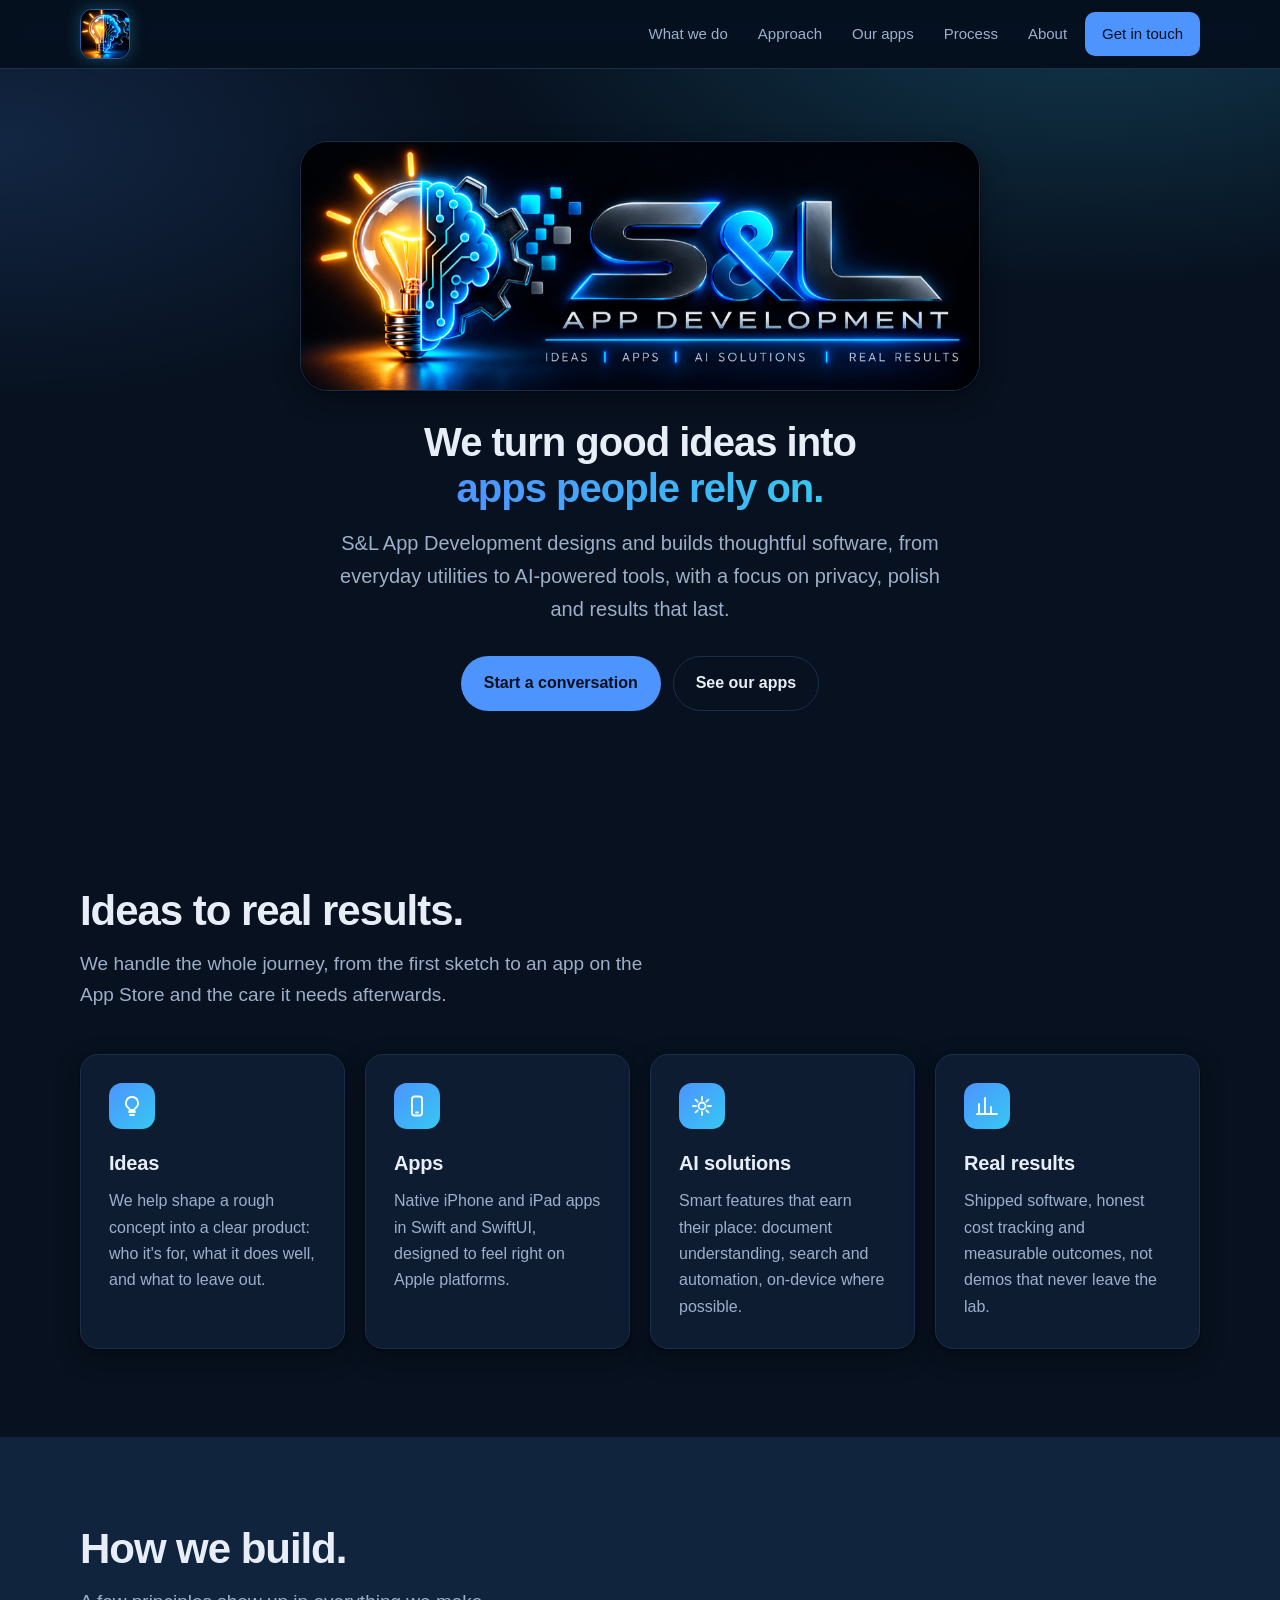
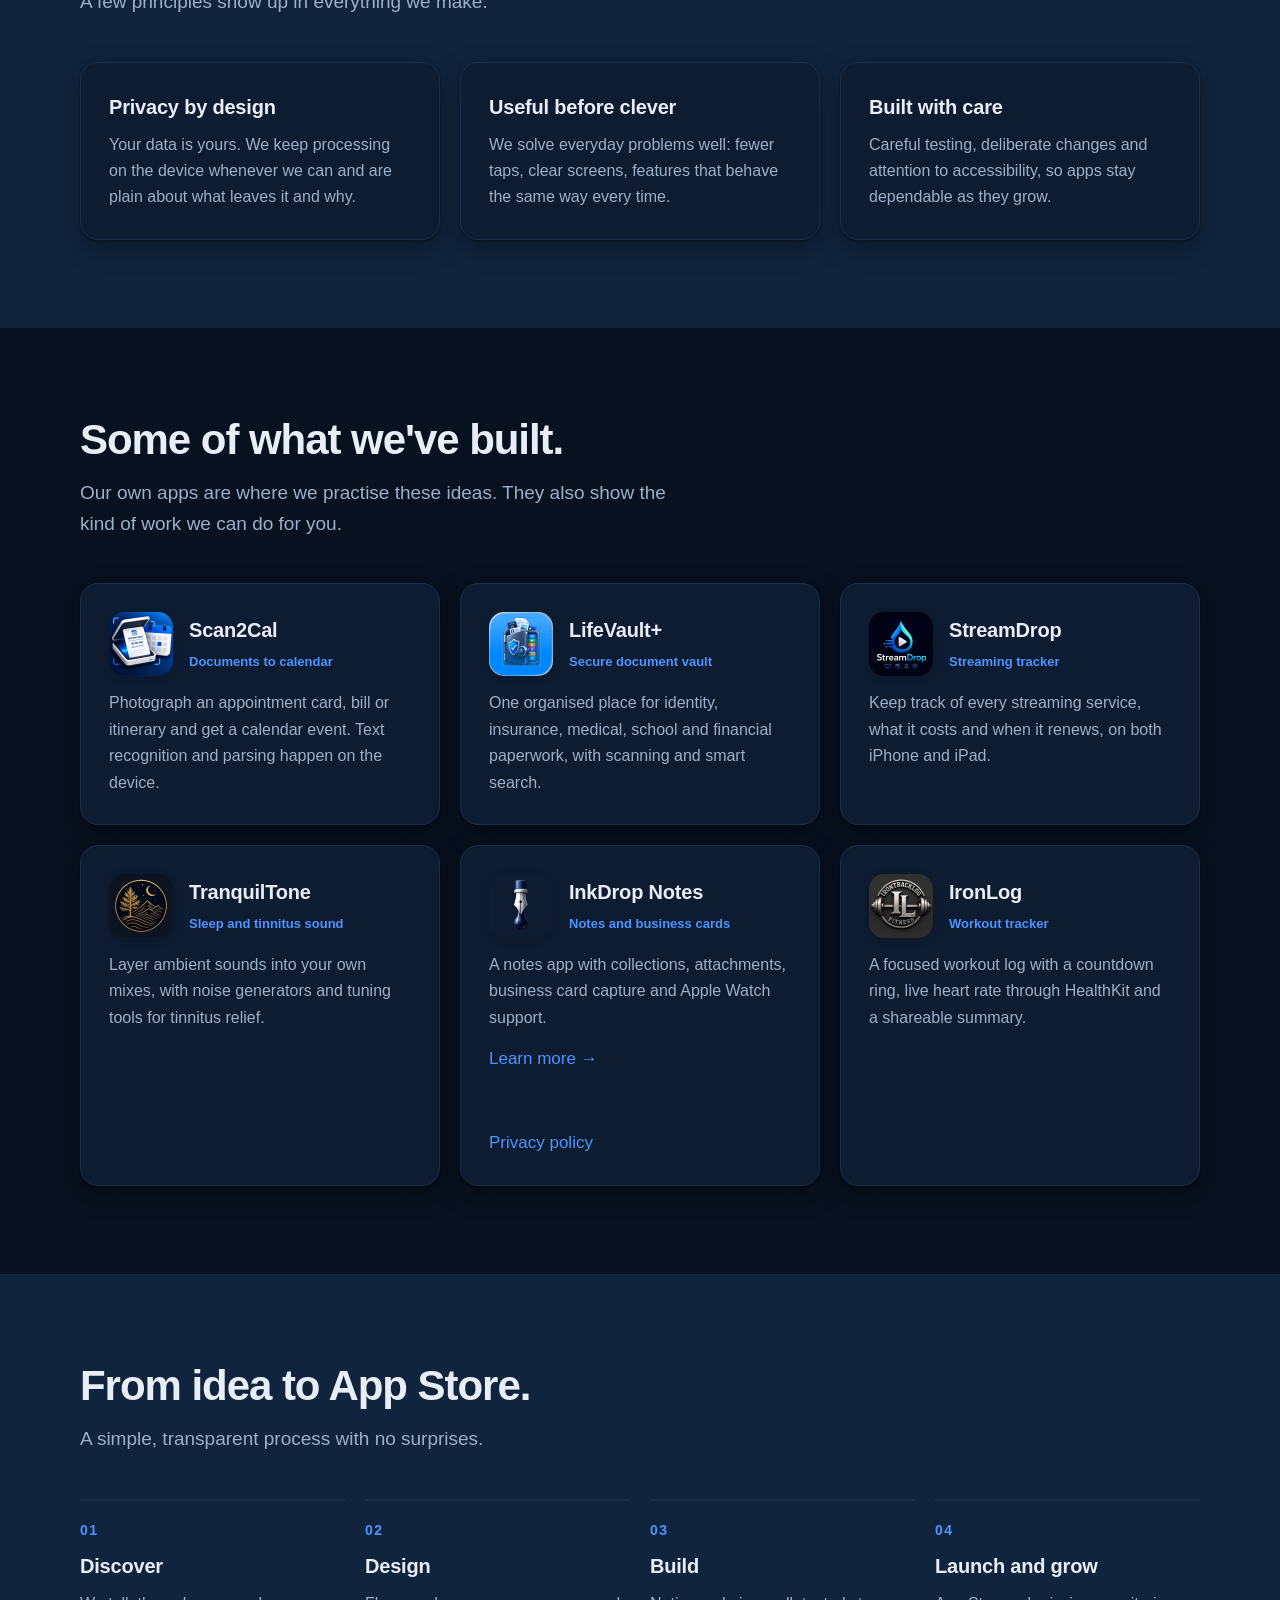
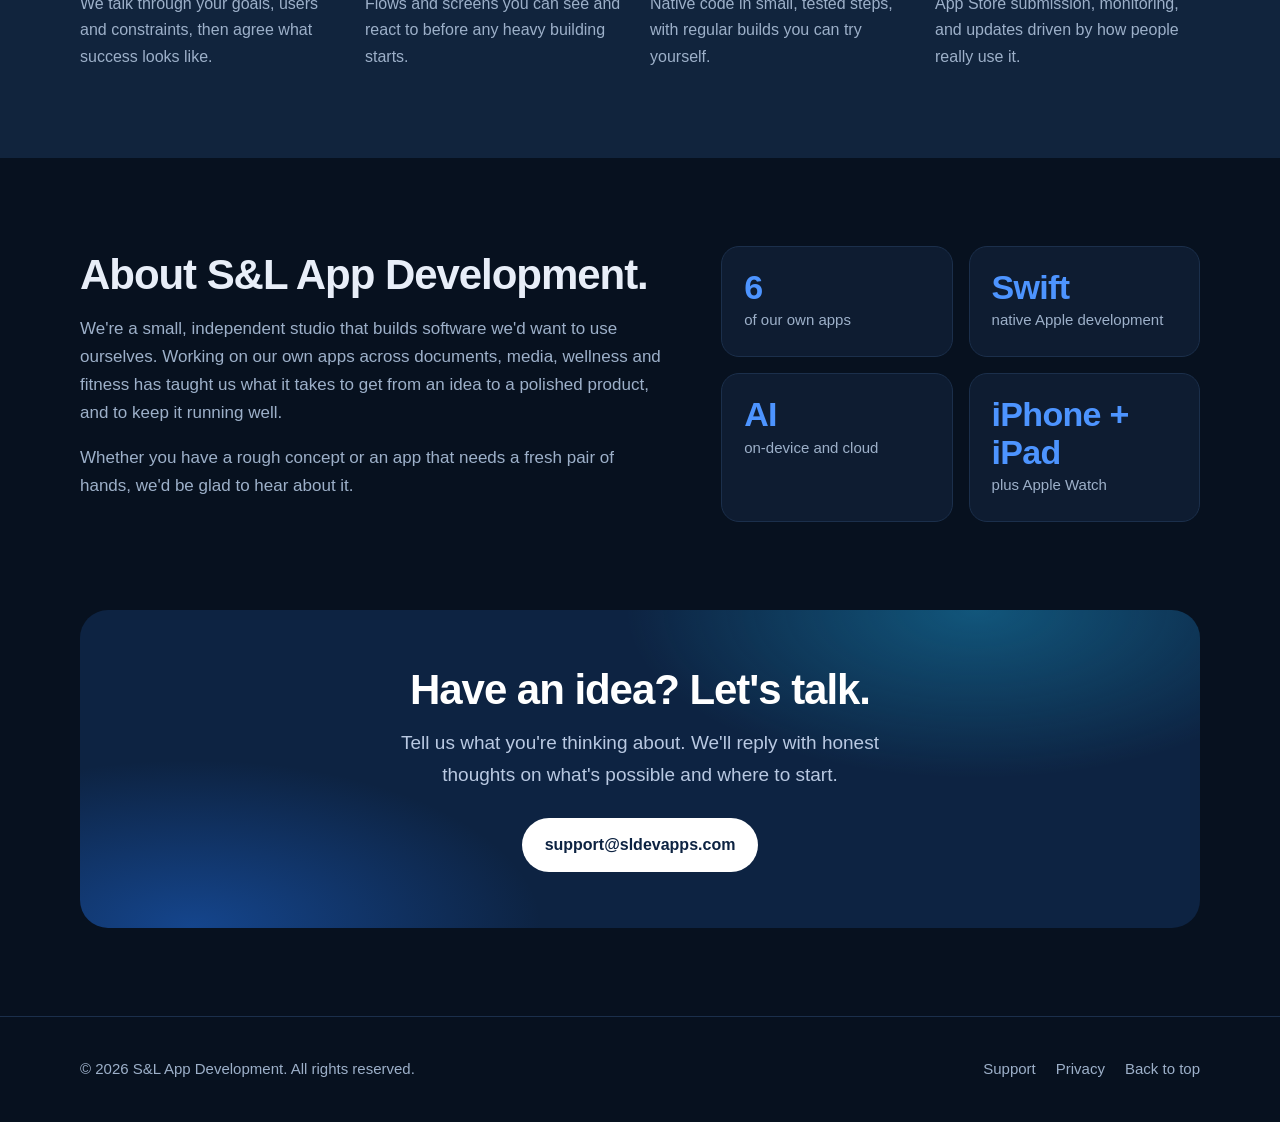
==== commit 0826fe86: "Add InkDrop Notes app page and privacy page, Our Apps page, privacy index Co-Authored-By: Claude Son" ====
--- a/index.html
+++ b/index.html
@@ -131,6 +131,7 @@
           <article class="card app reveal">
             <div class="app-top"><img src="assets/apps/inkdrop.png" alt="" width="64" height="64"><div><h3>InkDrop Notes</h3><span class="tag">Notes and business cards</span></div></div>
             <p>A notes app with collections, attachments, business card capture and Apple Watch support.</p>
+            <a href="inkdrop-notes.html">Learn more &rarr;</a> &nbsp; <a href="inkdrop-notes-privacy.html">Privacy policy</a>
           </article>
           <article class="card app reveal">
             <div class="app-top"><img src="assets/apps/ironlog.png" alt="" width="64" height="64"><div><h3>IronLog</h3><span class="tag">Workout tracker</span></div></div>
--- a/styles.css
+++ b/styles.css
@@ -96,6 +96,17 @@
 .hero-center .lead { margin-inline: auto; }
 .hero-center .cta { justify-content: center; }
 
+.app-hero { padding-bottom: 64px; }
+.app-icon { width: 128px; height: 128px; border-radius: 29px; box-shadow: 0 8px 30px rgba(0, 0, 0, .5), 0 0 40px color-mix(in srgb, var(--accent) 30%, transparent); margin-bottom: 24px; }
+.app-title { font-size: clamp(38px, 5.4vw, 60px); line-height: 1.06; letter-spacing: -.03em; margin: 0 0 12px; }
+
+.shots { display: grid; grid-template-columns: repeat(4, 1fr); gap: 20px; align-items: start; }
+.shots figure { margin: 0; text-align: center; }
+.shots img { width: 100%; height: auto; aspect-ratio: 9 / 19; object-fit: contain; background: #04070d; border-radius: 22px; border: 1px solid var(--line); box-shadow: var(--shadow); }
+.shots figcaption { margin-top: 12px; color: var(--muted); font-size: 15px; }
+@media (max-width: 960px) { .shots { grid-template-columns: repeat(2, 1fr); } }
+@media (max-width: 480px) { .shots { gap: 12px; } }
+
 /* Sections */
 section { padding: 88px 0; }
 section.alt { background: var(--surface-2); }
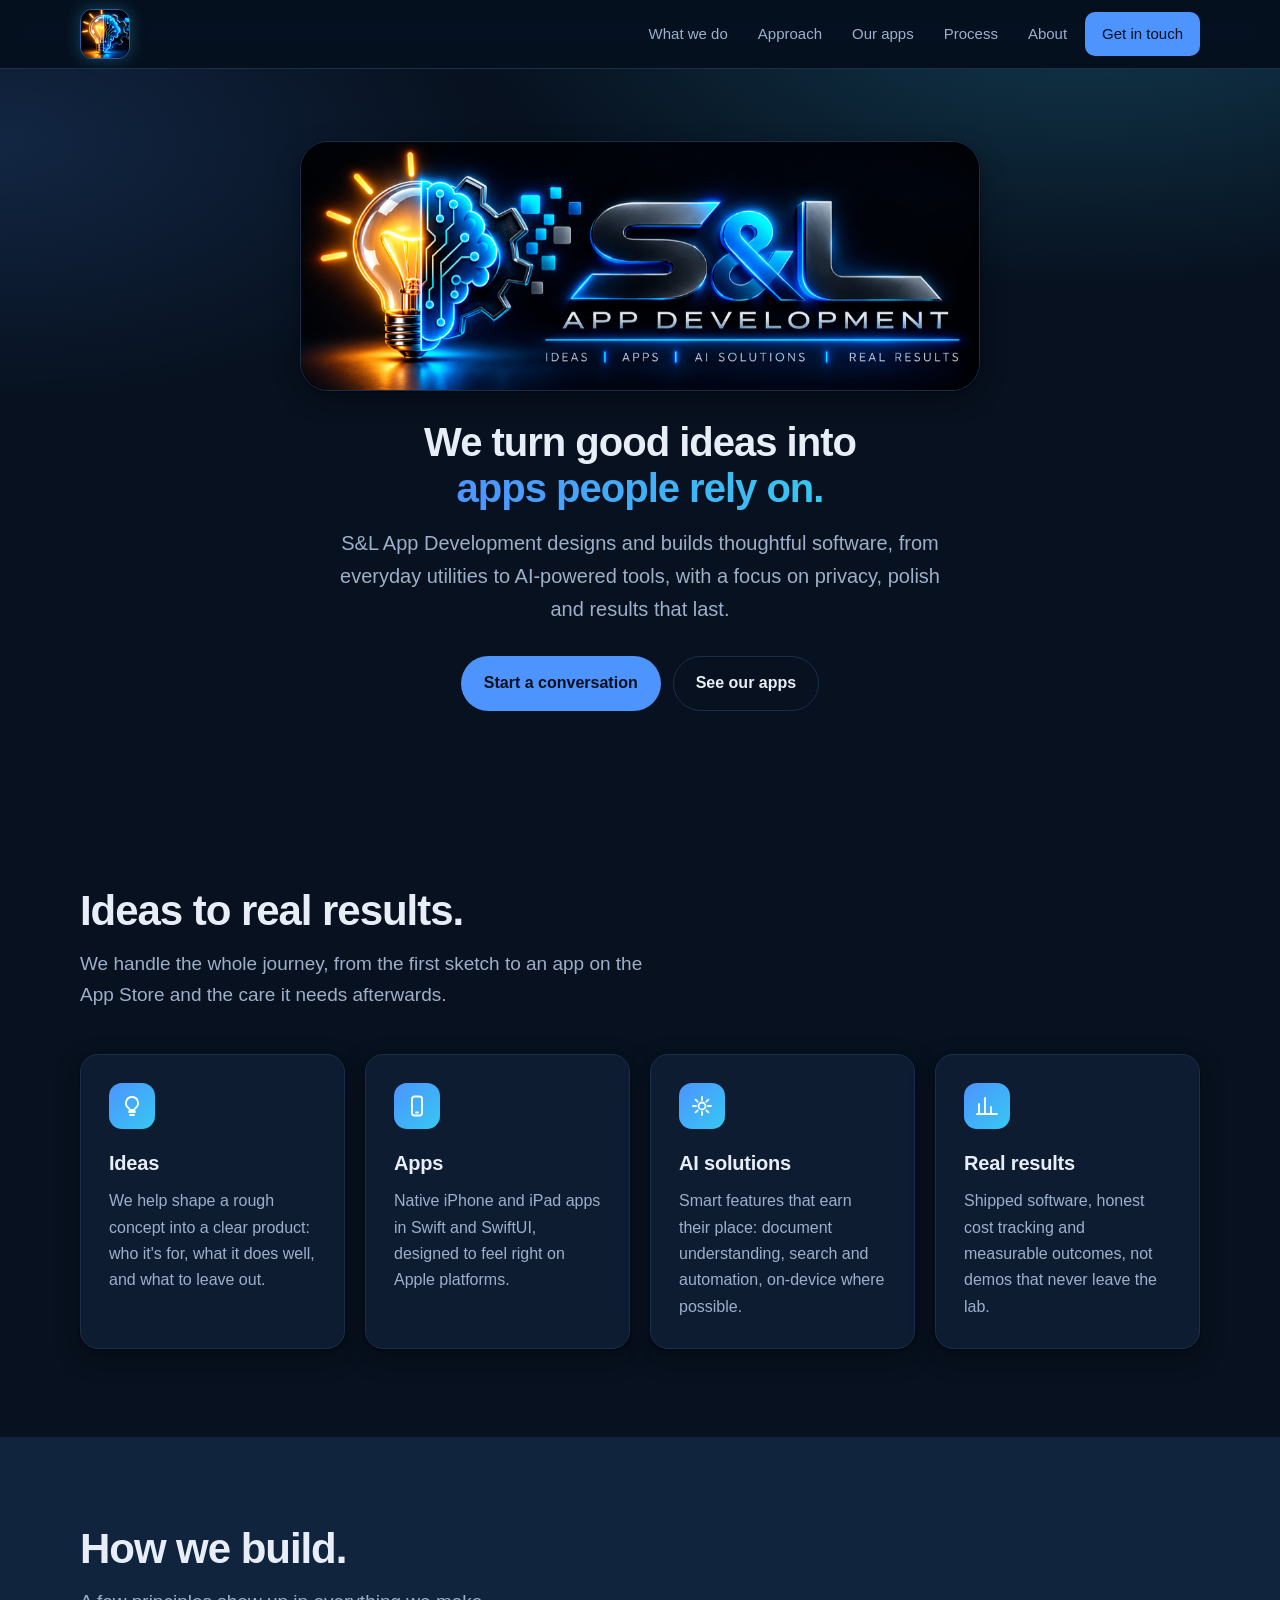
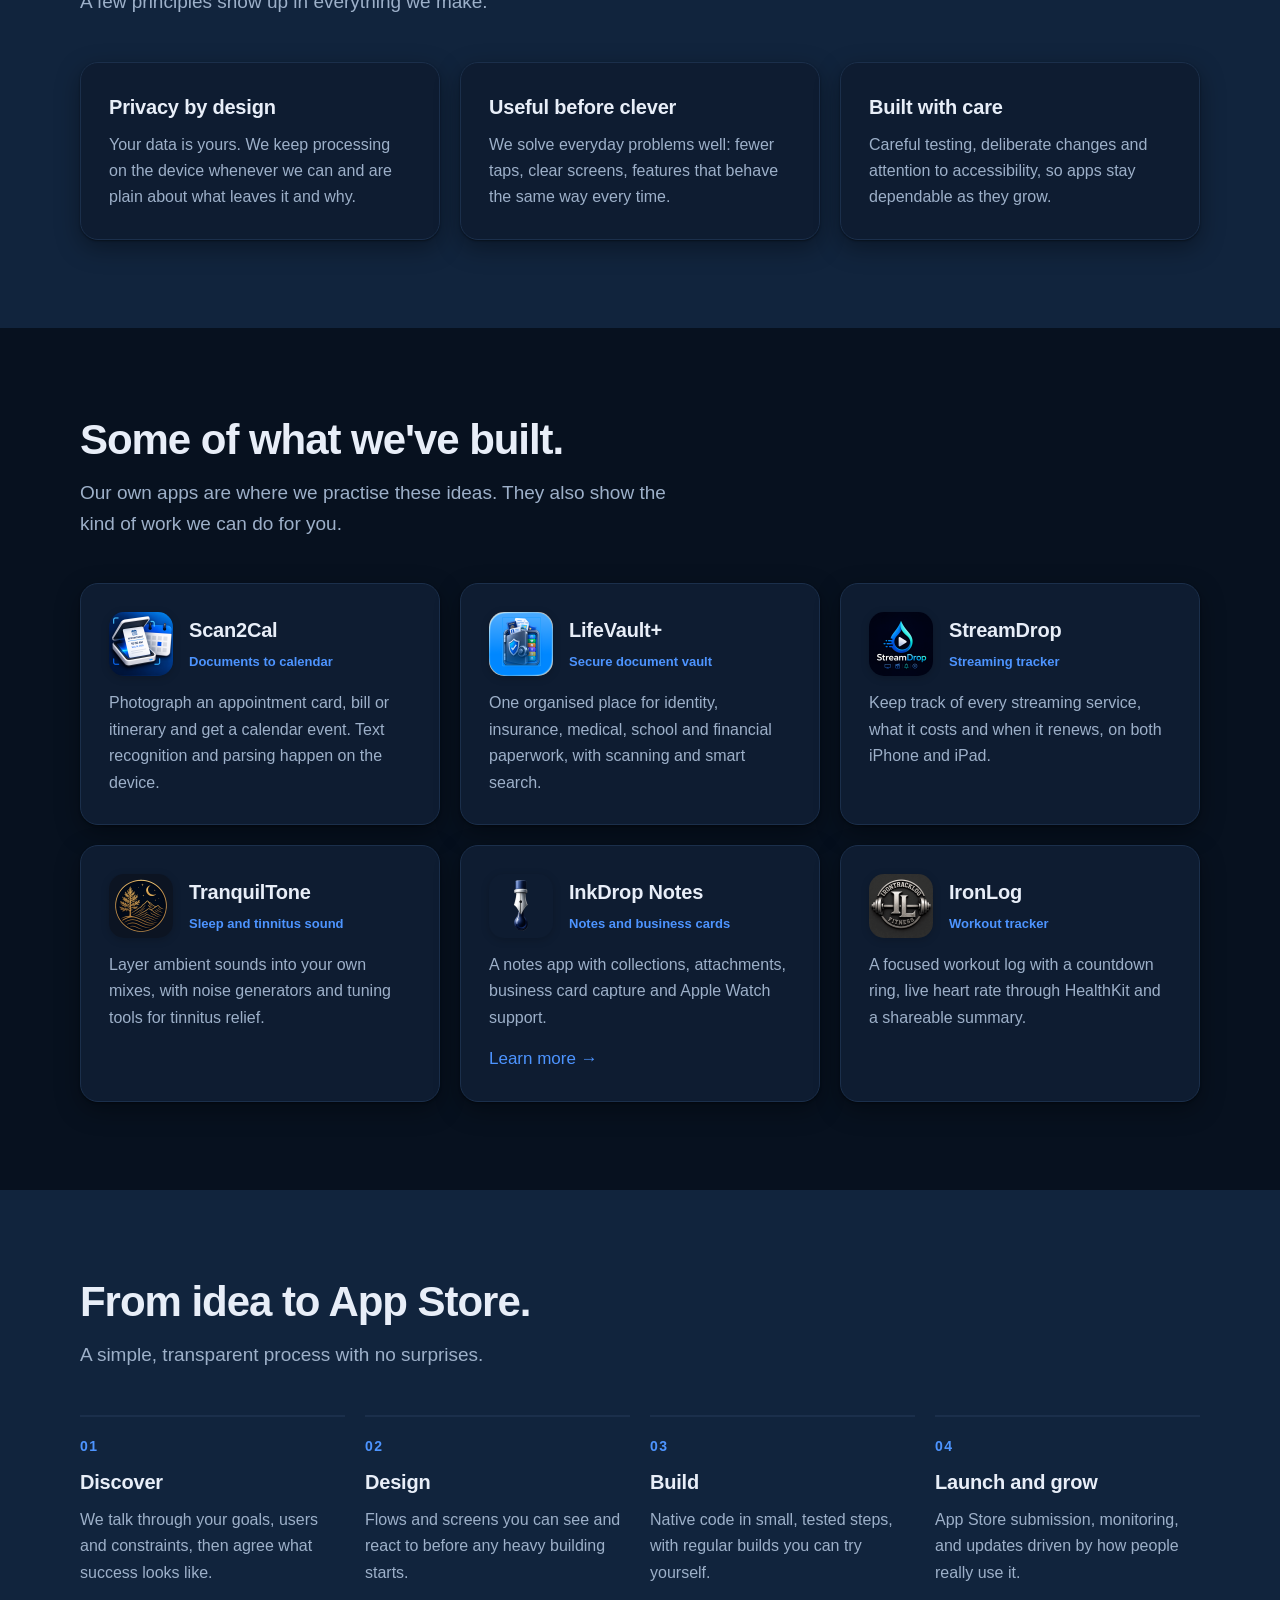
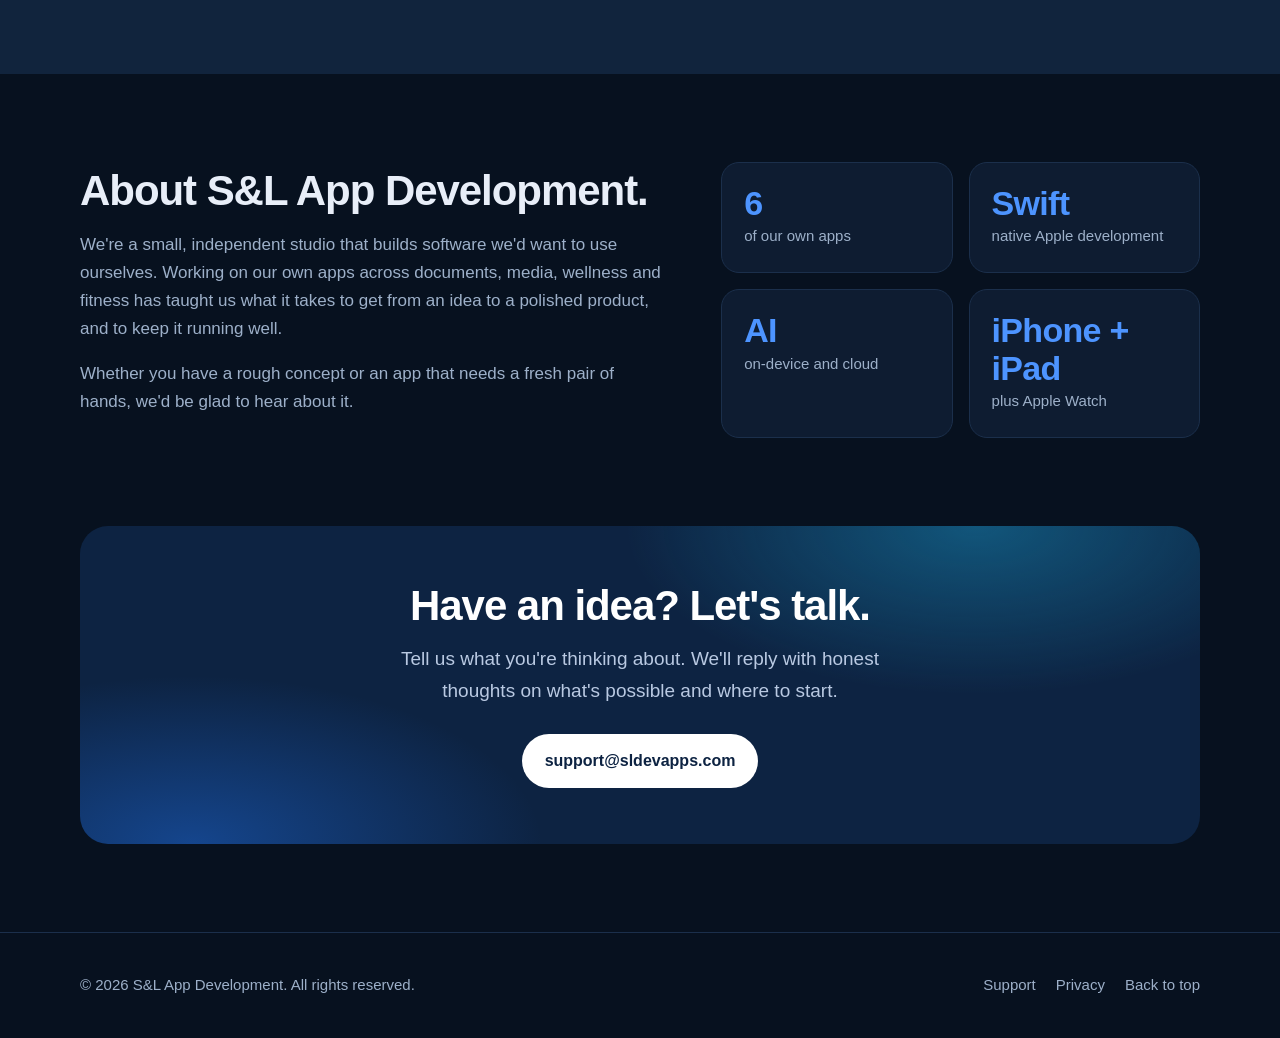
==== commit a7bca665: "Remove privacy link from app cards; keep on app page Co-Authored-By: Claude Sonnet 5.5 <noreply@anth" ====
--- a/index.html
+++ b/index.html
@@ -131,7 +131,7 @@
           <article class="card app reveal">
             <div class="app-top"><img src="assets/apps/inkdrop.png" alt="" width="64" height="64"><div><h3>InkDrop Notes</h3><span class="tag">Notes and business cards</span></div></div>
             <p>A notes app with collections, attachments, business card capture and Apple Watch support.</p>
-            <a href="inkdrop-notes.html">Learn more &rarr;</a> &nbsp; <a href="inkdrop-notes-privacy.html">Privacy policy</a>
+            <a href="inkdrop-notes.html">Learn more &rarr;</a>
           </article>
           <article class="card app reveal">
             <div class="app-top"><img src="assets/apps/ironlog.png" alt="" width="64" height="64"><div><h3>IronLog</h3><span class="tag">Workout tracker</span></div></div>
--- a/styles.css
+++ b/styles.css
@@ -136,6 +136,8 @@
 .app-top img { width: 64px; height: 64px; border-radius: 15px; box-shadow: 0 2px 8px rgba(0, 0, 0, .18); }
 .app-top h3 { margin: 0; }
 .tag { font-size: 13px; color: var(--accent); font-weight: 600; }
+.app-links { margin: 0; display: flex; flex-wrap: wrap; align-items: baseline; gap: 6px 18px; }
+.app-links .small { font-size: 14px; color: var(--muted); }
 .apps-note { margin-top: 28px; color: var(--muted); font-size: 15px; }
 
 /* Process */
